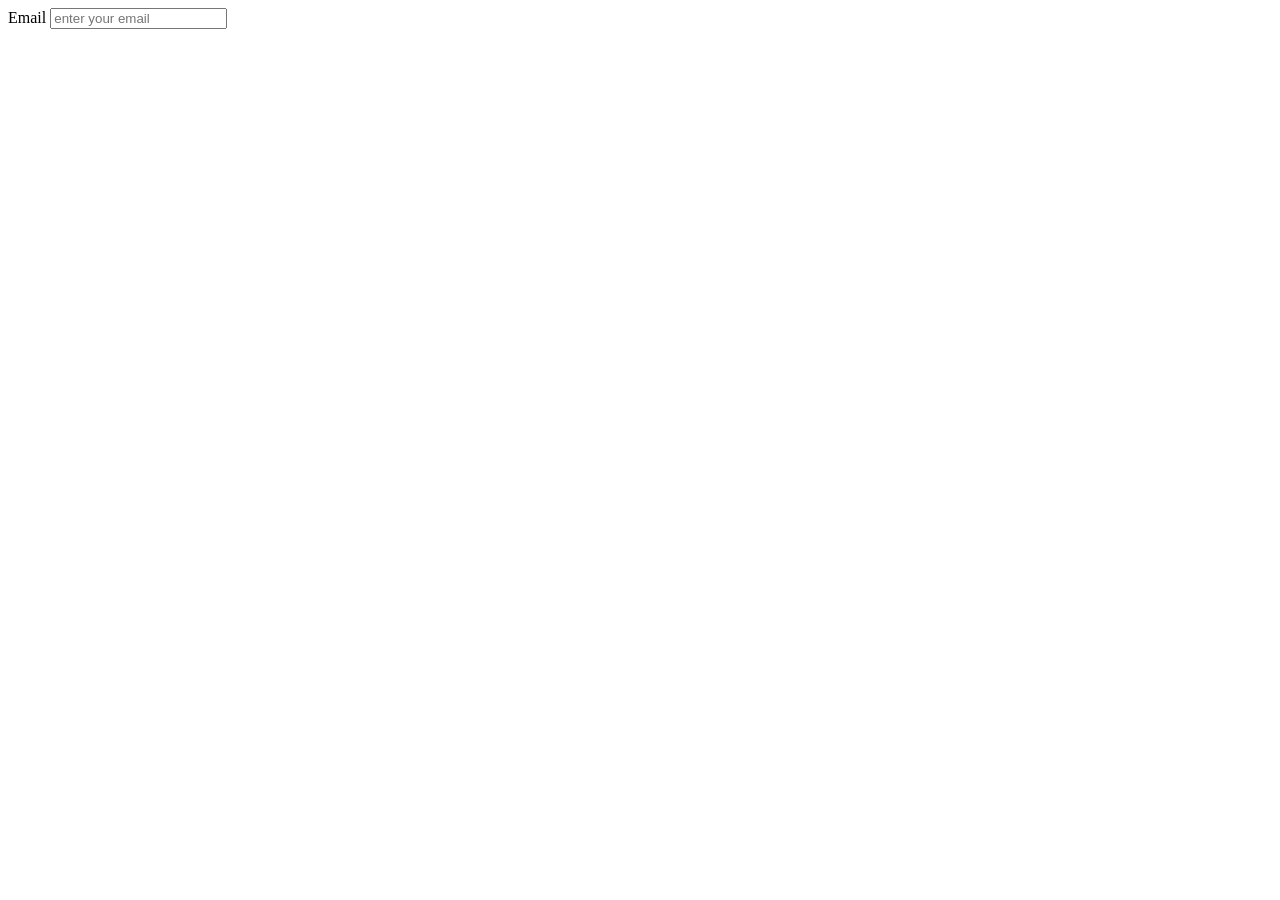
==== index.html @ a2100377 "style: trying implementation style for input auth" ====
<!doctype html>
<html lang="en">
  <head>
    <meta charset="UTF-8" />
    <meta name="viewport" content="width=device-width, initial-scale=1.0" />
    <title>Document</title>
    <link rel="stylesheet" href="./styles/global.css" />
  </head>
  <body>
    <label for="">Email</label>
    <input type="text" placeholder="enter your email" />
  </body>
</html>
---- styles/global.css ----
/* Regular */
@font-face {
  font-family: "MontserratLocal";
  src:
    local("MontserratLocal"),
    url(../assets/fonts/Montserrat-Regular.ttf) format("opentype");
  font-weight: 100 400;
  font-style: normal;
  font-display: swap;
}

/* Bold */
@font-face {
  font-family: "MontserratLocal";
  src:
    local("MontserratLocal"),
    url(../assets/fonts/Montserrat-Bold.ttf) format("opentype");
  font-weight: 500 700;
  font-style: normal;
  font-display: swap;
}

/* NunitoSans */
@font-face {
  font-family: "NunitoSansLocal";
  src:
    local("NunitoSansLocal"),
    url(../assets/fonts/NunitoSans-VariableFont_YTLC\,opsz\,wdth\,wght.ttf)
      format("opentype");
  font-weight: 100 700;
  font-style: normal;
  font-display: swap;
}

:root {
  --ff-montserrat: "MontserratLocal", sans-serif;
  --ff-nunitosans: "NunitoSansLocal", sans-serif;
  --fs-title: 20px;
  --lh-title: 100%;
  --ls-title: 0%;
  --fs-base: 16px;
  --lh-base: 166%;
  --ls-base: 0%;
  --fs-heading-1: 30px;
  --lh-heading-1: 100%;
  --ls-heading-1: 0%;
  --fs-placeholder-v1: 12px;
  --lh-placeholder-v1: 100%;
  --ls-placeholder-v1: 0.75px;
  --fs-placeholder-v2: 14px;
  --lh-placeholder-v2: 20px;
  --ls-placeholder-v2: 0%;
  --clr-primary-v1: #3969fd;
  --clr-secondary: #ffffff;
  --clr-primary-v2: radial-gradient(circle, #3868fdde, #7b9bff00);
  --clr-font-blue: #2948ff;
  --clr-font-white: #ffffff;
  --clr-font-grey: #4f5665;
  --clr-font-black: #0b132a;
  --clr-font-red: #d00000;
}

.title {
  font-size: var(--fs-title);
  line-height: var(--lh-title);
  letter-spacing: var(--ls-title);
  color: var(--clr-font-blue);
}
.heading-1 {
  font-size: var(--fs-heading-1);
  line-height: var(--lh-heading-1);
  letter-spacing: var(--ls-heading-1);
  color: var(--clr-font-black);
}

.base {
  font-size: var(--fs-base);
  line-height: var(--lh-base);
  letter-spacing: var(--ls-base);
  color: var(--clr-font-grey);
}

.placeholder-v1 {
  font-family: var(--ff-montserrat);
  font-size: var(--fs-placeholder-v1);
  line-height: var(--lh-placeholder-v1);
  letter-spacing: var(--ls-placeholder-v1);
  font-weight: 400;
  color: var(--clr-font-grey);
}

.placeholder-v2 {
  font-family: var(--ff-montserrat);
  font-size: var(--fs-placeholder-v2);
  line-height: var(--lh-placeholder-v2);
  letter-spacing: var(--ls-placeholder-v2);
  font-weight: 500;
  color: var(--clr-font-grey);
}

.label-input-auth {
  font-weight: 500;
}

.container-input-auth {
  width: 562px;
  height: 44px;
  border-radius: 8px;
  border: 1px solid #fcfdfe;
  padding: 14px 13px;
}
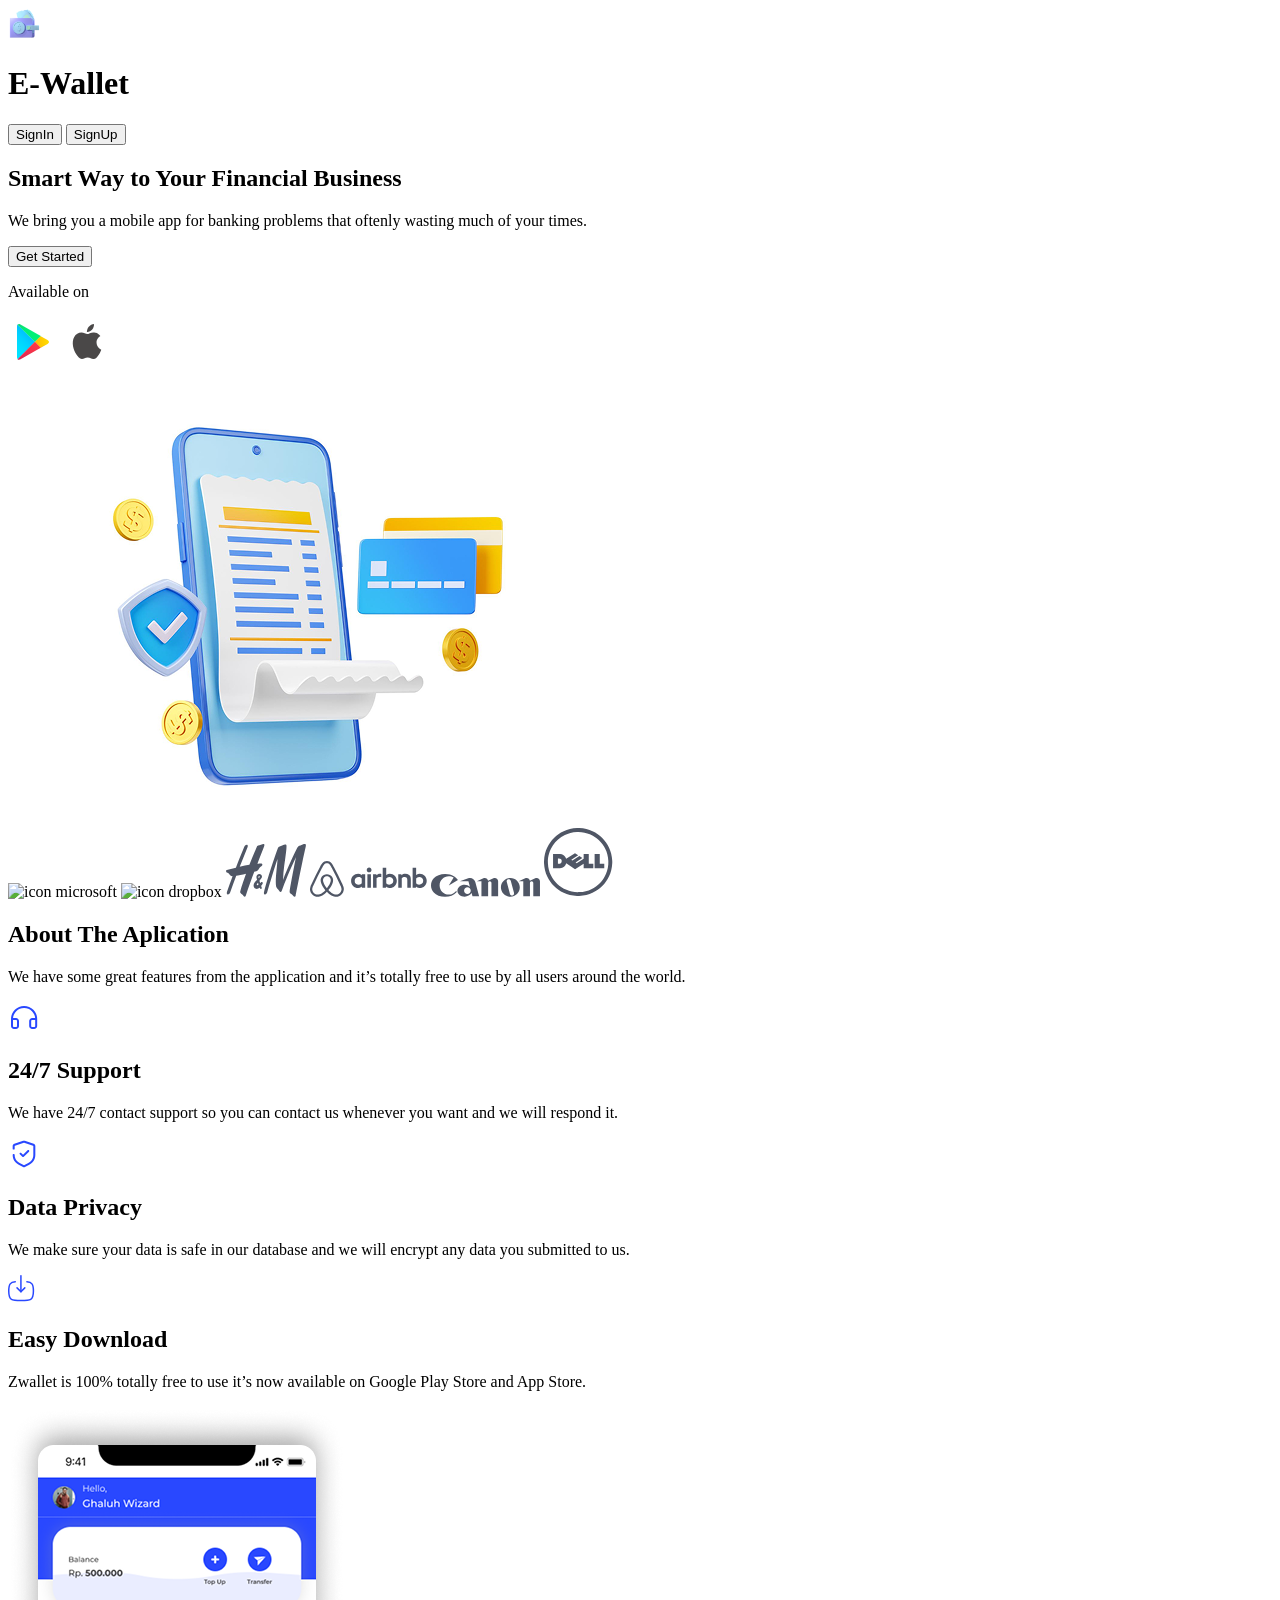
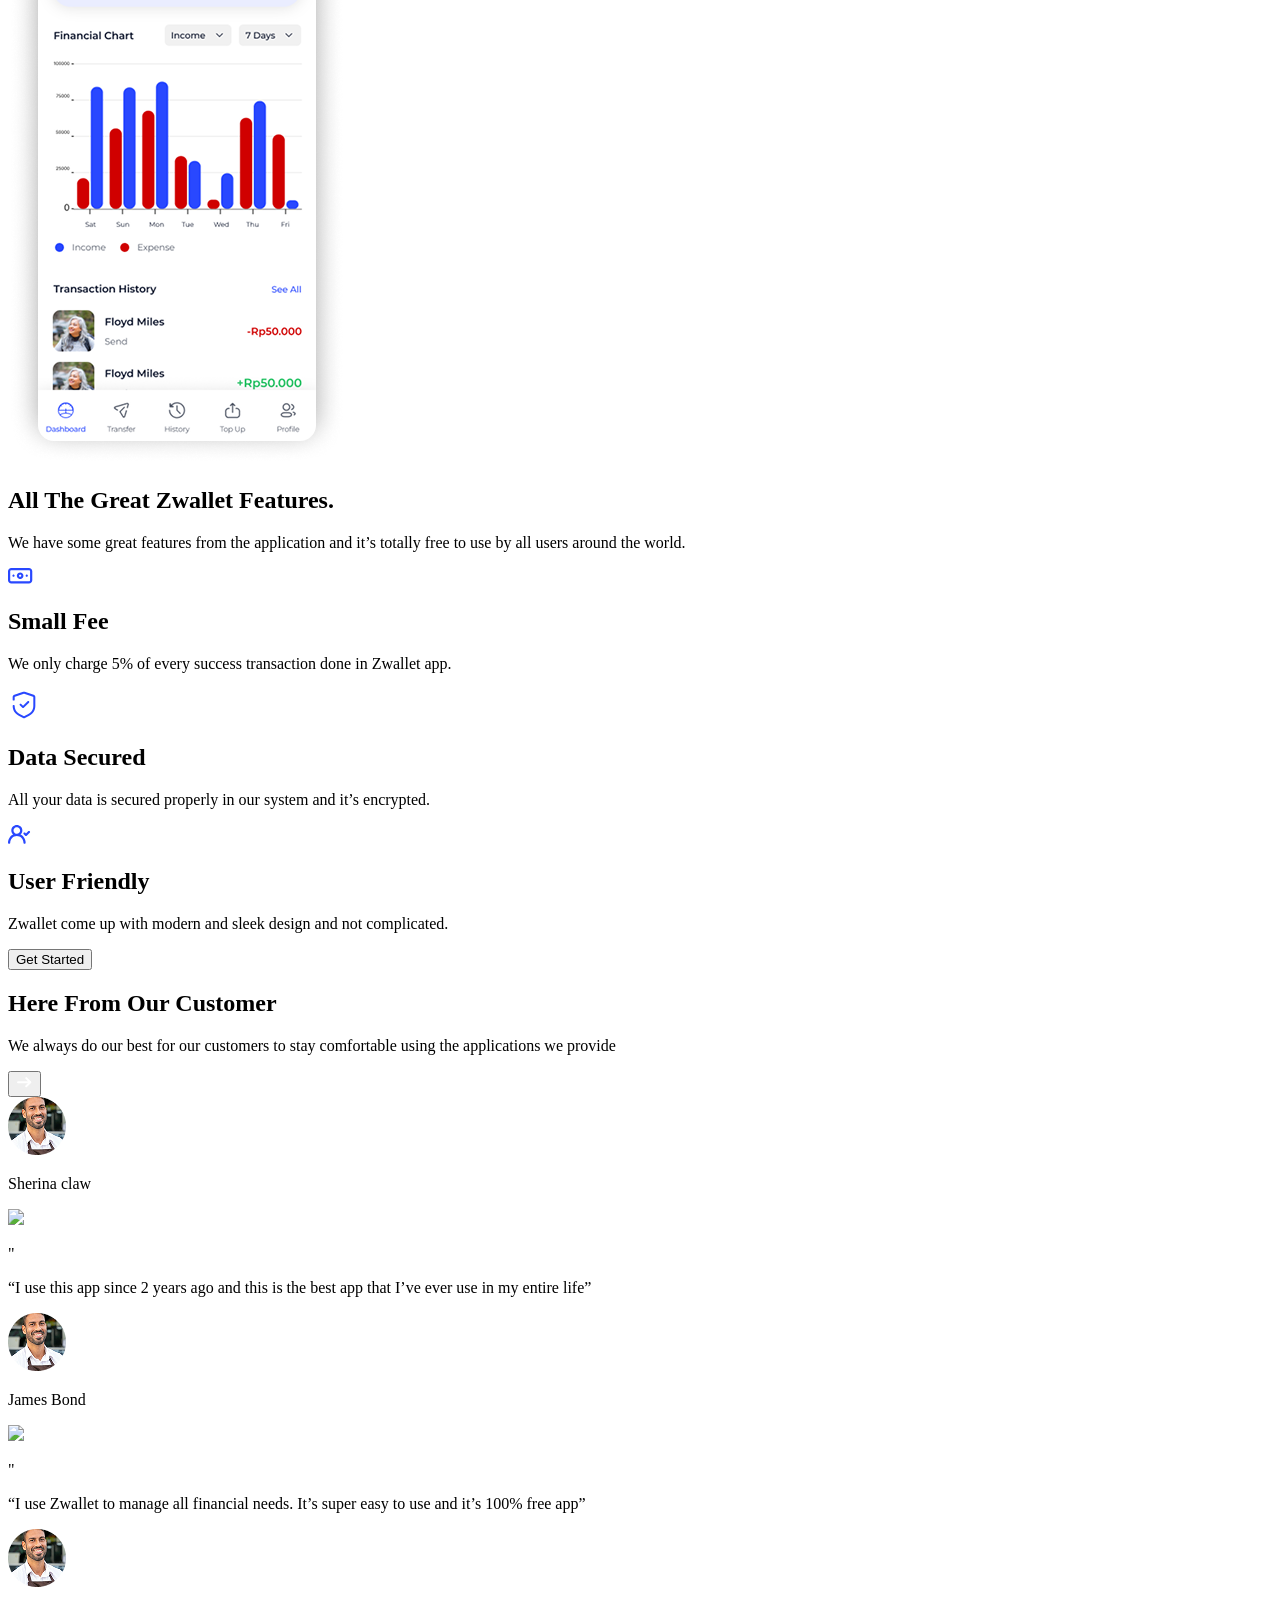
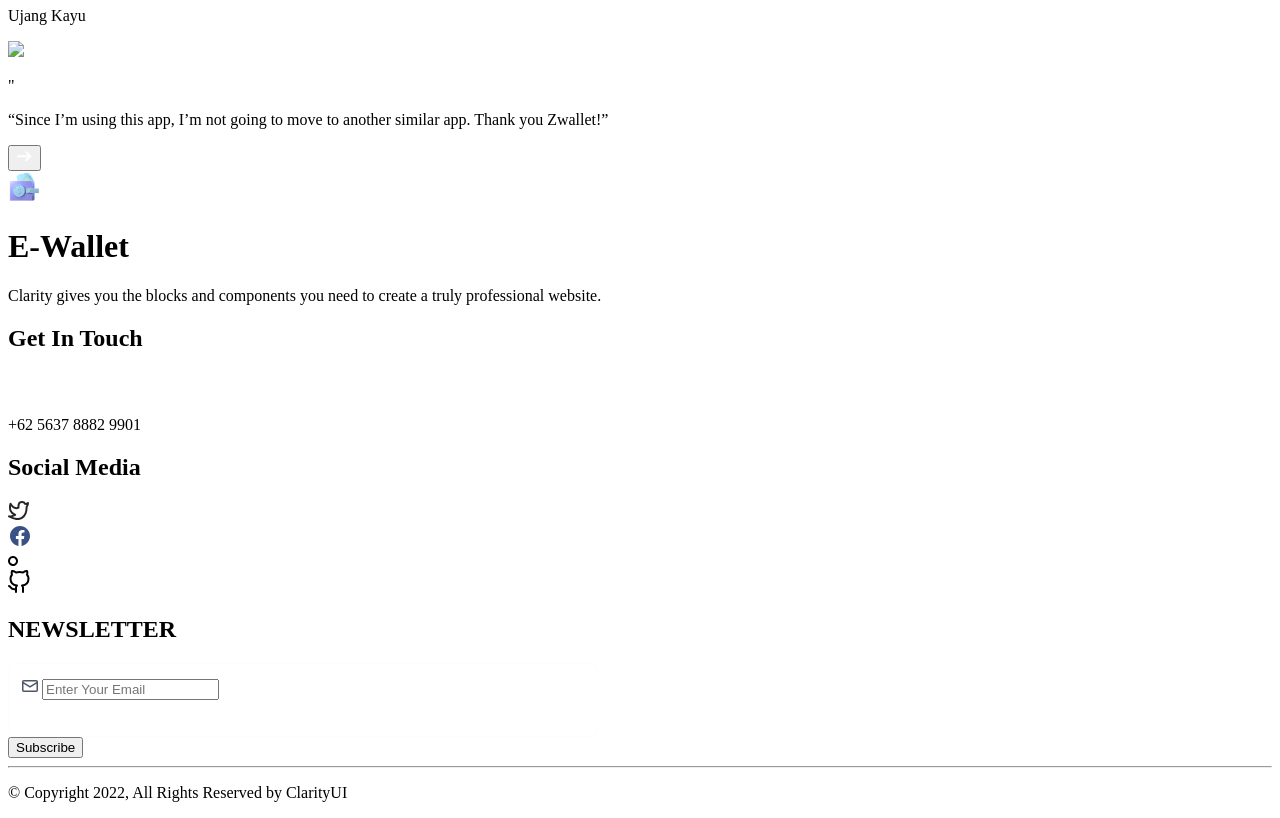
==== commit 516433b0: "feat:add new structure html for landing page and creat css file" ====
--- a/index.html
+++ b/index.html
@@ -7,7 +7,253 @@
     <link rel="stylesheet" href="./styles/global.css" />
   </head>
   <body>
-    <label for="">Email</label>
-    <input type="text" placeholder="enter your email" />
+    <header>
+      <div>
+        <img src="./assets/icons/logo.svg" alt="Logo" />
+        <h1>E-Wallet</h1>
+      </div>
+      <div>
+        <button>SignIn</button>
+        <button>SignUp</button>
+      </div>
+    </header>
+    <main>
+      <section class="hero">
+        <div>
+          <h1>Smart Way to Your Financial Business</h1>
+          <p>
+            We bring you a mobile app for banking problems that oftenly wasting
+            much of your times.
+          </p>
+          <button>Get Started</button>
+          <p>Available on</p>
+          <div>
+            <img src="./assets/icons/gplay.svg" alt="icon gplay" />
+            <img src="./assets/icons/appstore.svg" alt="icon appstore" />
+          </div>
+        </div>
+        <picture>
+          <img
+            src="./assets/images/picture-landingpage-section1-v1.png"
+            alt=""
+          />
+        </picture>
+      </section>
+      <section class="brands">
+        <img src="./assets/icons/microsoft-logo.svg" alt="icon microsoft" />
+        <img src="./assets/icons/dropbox-logo.svg" alt="icon dropbox" />
+        <img src="./assets/icons/h&m.svg" alt="icon h&m" />
+        <img src="./assets/icons/airbnb.svg" alt="icon airbnb" />
+        <img src="./assets/icons/canon.svg" alt="icon canon" />
+        <img src="./assets/icons/dell.svg" alt="icon dell" />
+      </section>
+      <section class="about">
+        <div>
+          <h1>About The Aplication</h1>
+          <p>
+            We have some great features from the application and it’s totally
+            free to use by all users around the world.
+          </p>
+        </div>
+        <div>
+          <div>
+            <div>
+              <img src="./assets/icons/Headphones.svg" alt="icon headphone" />
+            </div>
+            <h2>24/7 Support</h2>
+            <p>
+              We have 24/7 contact support so you can contact us whenever you
+              want and we will respond it.
+            </p>
+          </div>
+          <div>
+            <div>
+              <img
+                src="./assets/icons/shielddrone.svg"
+                alt="icon shielddrone"
+              />
+            </div>
+            <h2>Data Privacy</h2>
+            <p>
+              We make sure your data is safe in our database and we will encrypt
+              any data you submitted to us.
+            </p>
+          </div>
+          <div>
+            <div>
+              <img
+                src="./assets/icons/blue-download-landingpage.svg"
+                alt="icon headphone"
+              />
+            </div>
+            <h2>Easy Download</h2>
+            <p>
+              Zwallet is 100% totally free to use it’s now available on Google
+              Play Store and App Store.
+            </p>
+          </div>
+        </div>
+      </section>
+      <section class="feature">
+        <picture>
+          <img
+            src="./assets/images/picture-landingpage-section2-v1.png"
+            alt="Picture app display"
+          />
+        </picture>
+        <div>
+          <h1>All The Great Zwallet Features.</h1>
+          <p>
+            We have some great features from the application and it’s totally
+            free to use by all users around the world.
+          </p>
+          <div>
+            <div>
+              <div>
+                <img
+                  src="./assets/icons/money-bill-landingpage.svg"
+                  alt="icon-moneybill"
+                />
+              </div>
+              <div>
+                <h2>Small Fee</h2>
+                <p>
+                  We only charge 5% of every success transaction done in Zwallet
+                  app.
+                </p>
+              </div>
+            </div>
+            <div>
+              <div>
+                <img
+                  src="./assets/icons/shielddrone.svg"
+                  alt="icon-shielddrone"
+                />
+              </div>
+              <div>
+                <h2>Data Secured</h2>
+                <p>
+                  All your data is secured properly in our system and it’s
+                  encrypted.
+                </p>
+              </div>
+            </div>
+            <div>
+              <div>
+                <img
+                  src="./assets/icons/user-check-landingpage.svg"
+                  alt="icon-usercheack"
+                />
+              </div>
+              <div>
+                <h2>User Friendly</h2>
+                <p>
+                  Zwallet come up with modern and sleek design and not
+                  complicated.
+                </p>
+              </div>
+            </div>
+          </div>
+          <button>Get Started</button>
+        </div>
+      </section>
+      <section class="customer">
+        <h1>Here From Our Customer</h1>
+        <p>
+          We always do our best for our customers to stay comfortable using the
+          applications we provide
+        </p>
+        <div>
+          <button><img src="./assets/icons/arrow.svg" alt="" /></button>
+          <div>
+            <picture
+              ><img src="./assets/images/dummy-profile-picture.png"
+            /></picture>
+            <p>Sherina claw</p>
+            <img src="./assets/icons/group-star.svg" />
+            <p>"</p>
+            <p>
+              “I use this app since 2 years ago and this is the best app that
+              I’ve ever use in my entire life”
+            </p>
+          </div>
+          <div>
+            <picture
+              ><img src="./assets/images/dummy-profile-picture.png"
+            /></picture>
+            <p>James Bond</p>
+            <img src="./assets/icons/group-star.svg" />
+            <p>"</p>
+            <p>
+              “I use Zwallet to manage all financial needs. It’s super easy to
+              use and it’s 100% free app”
+            </p>
+          </div>
+          <div>
+            <picture
+              ><img src="./assets/images/dummy-profile-picture.png"
+            /></picture>
+            <p>Ujang Kayu</p>
+            <img src="./assets/icons/group-star.svg" />
+            <p>"</p>
+            <p>
+              “Since I’m using this app, I’m not going to move to another
+              similar app. Thank you Zwallet!”
+            </p>
+          </div>
+          <button><img src="./assets/icons/arrow.svg" alt="" /></button>
+        </div>
+      </section>
+    </main>
+    <footer>
+      <div>
+        <div>
+          <div>
+            <img src="./assets/icons/logo.svg" alt="Logo" />
+            <h1>E-Wallet</h1>
+          </div>
+          <p>
+            Clarity gives you the blocks and components you need to create a
+            truly professional website.
+          </p>
+        </div>
+        <div>
+          <h2>Get In Touch</h2>
+          <div>
+            <img src="./assets/icons/u_phone.svg" alt="icon phone" />
+            <p>+62 5637 8882 9901</p>
+          </div>
+        </div>
+        <div>
+          <h2>Social Media</h2>
+          <div>
+            <img src="./assets/icons/icon-twitter.svg" alt="icon twitter" />
+          </div>
+          <div>
+            <img src="./assets/icons/icon-facebook.svg" alt="icon facebook" />
+          </div>
+          <div>
+            <img src="./assets/icons/icon-instagram.svg" alt="icon instagram" />
+          </div>
+          <div>
+            <img src="./assets/icons/icon-github.svg" alt="icon github" />
+          </div>
+        </div>
+        <div>
+          <h2>NEWSLETTER</h2>
+          <div class="container-input-auth">
+            <img src="../../assets/icons/mail.svg" alt="icon email" />
+            <input
+              class="input-auth"
+              type="email"
+              placeholder="Enter Your Email"
+            />
+          </div>
+          <button class="btn-white btn-sizing">Subscribe</button>
+        </div>
+      </div>
+      <hr />
+      <p>© Copyright 2022, All Rights Reserved by ClarityUI</p>
+    </footer>
   </body>
 </html>
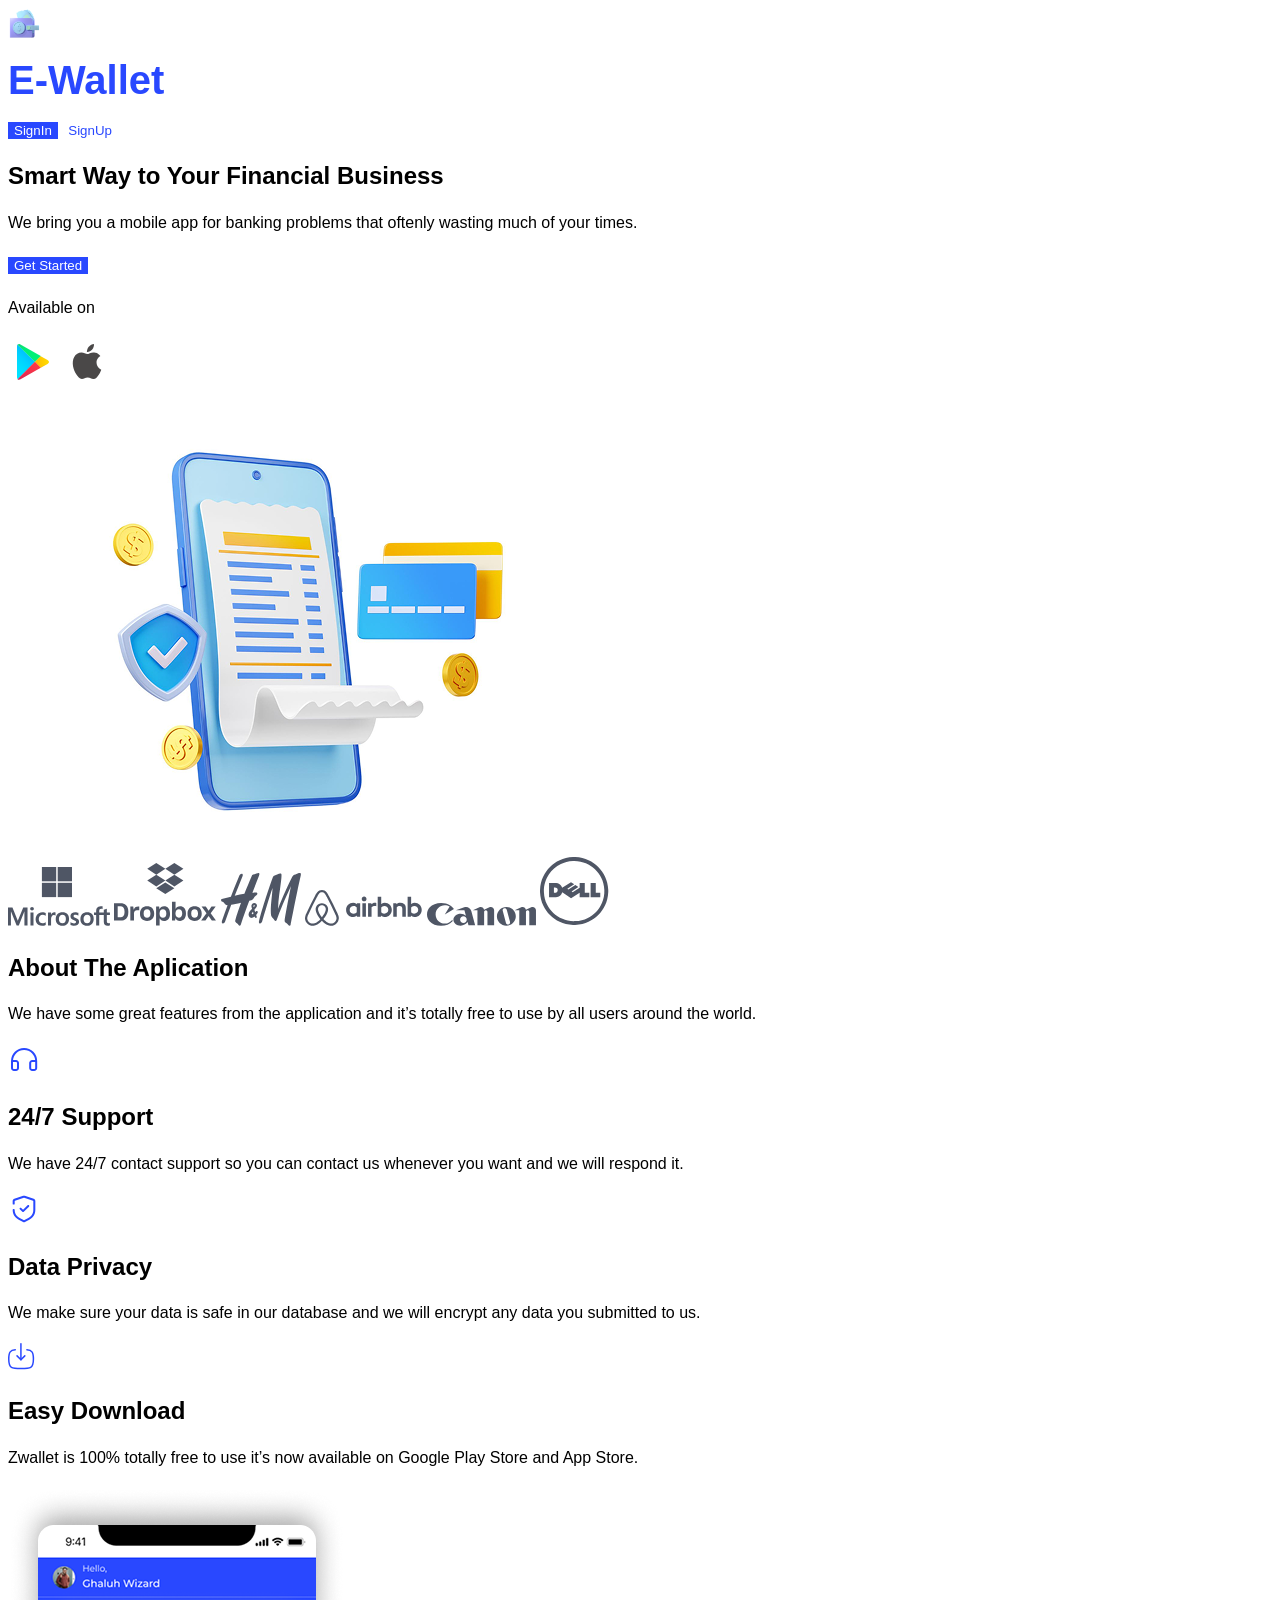
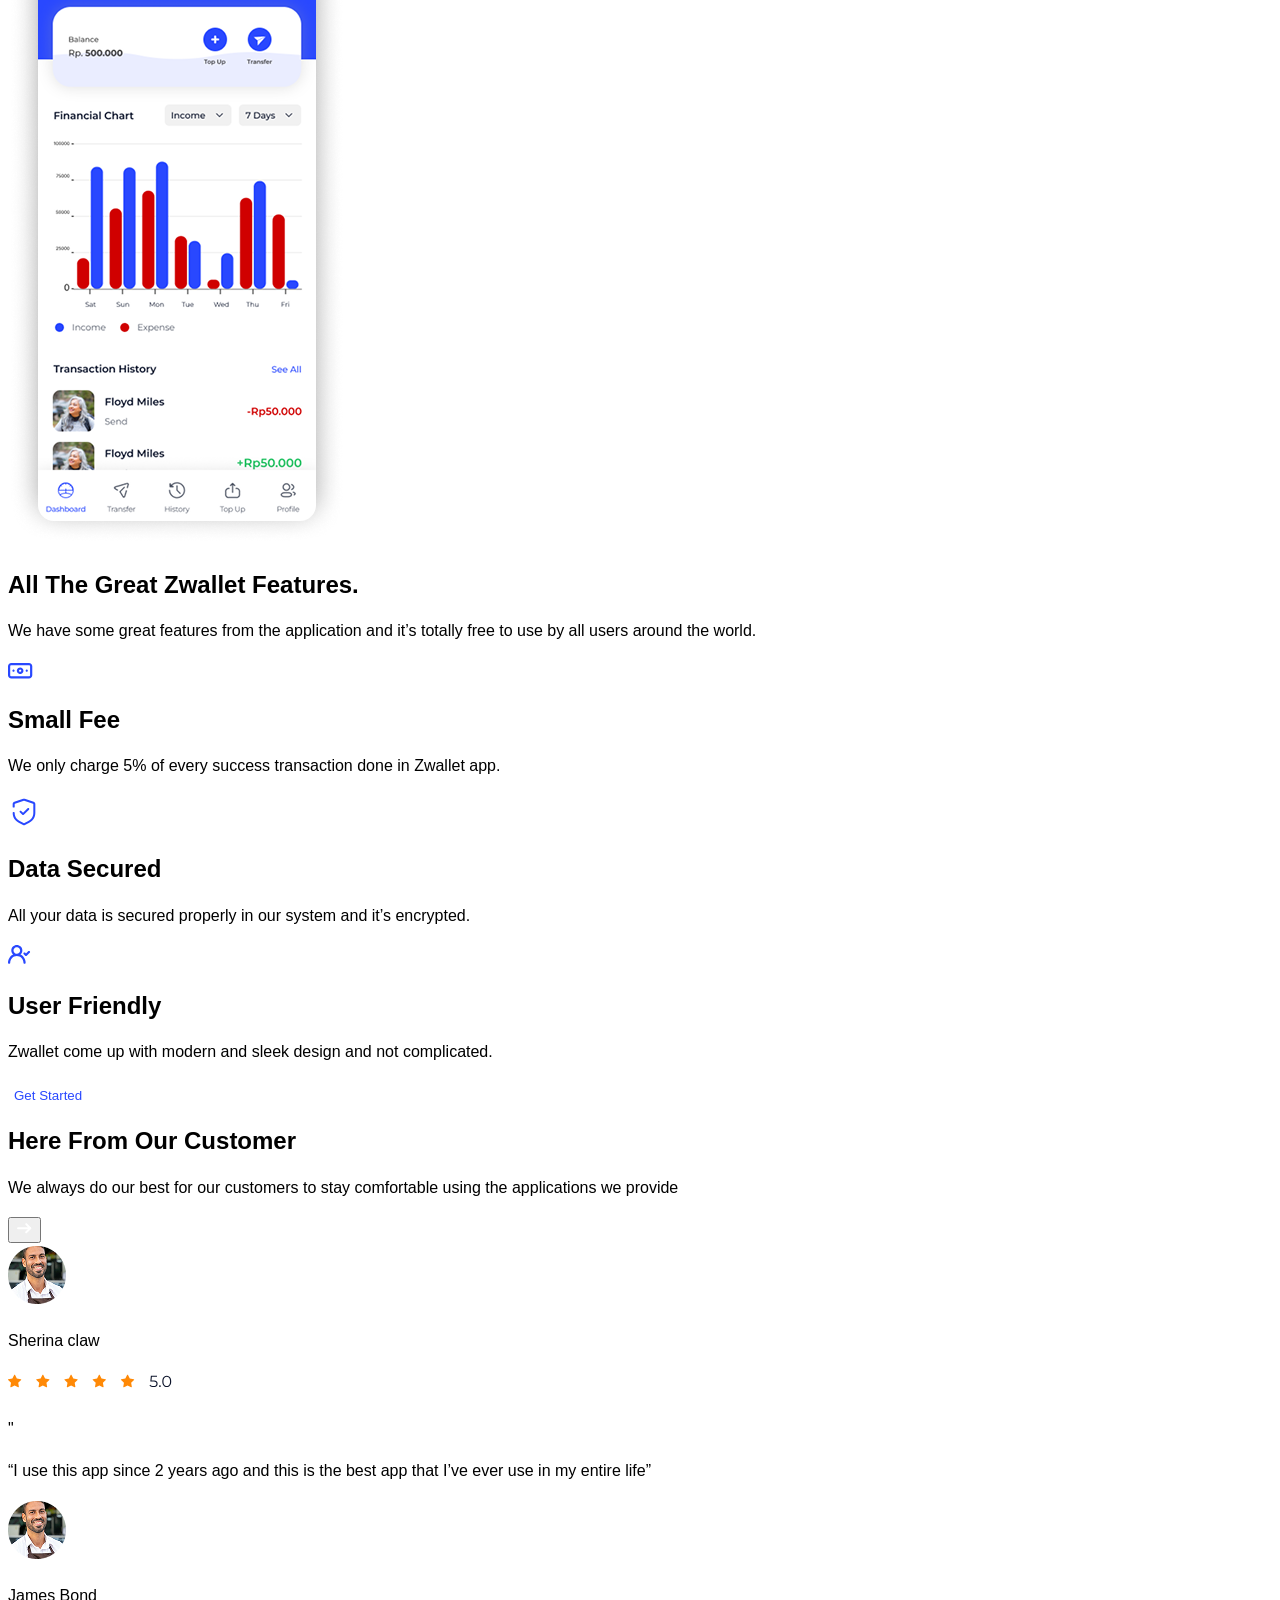
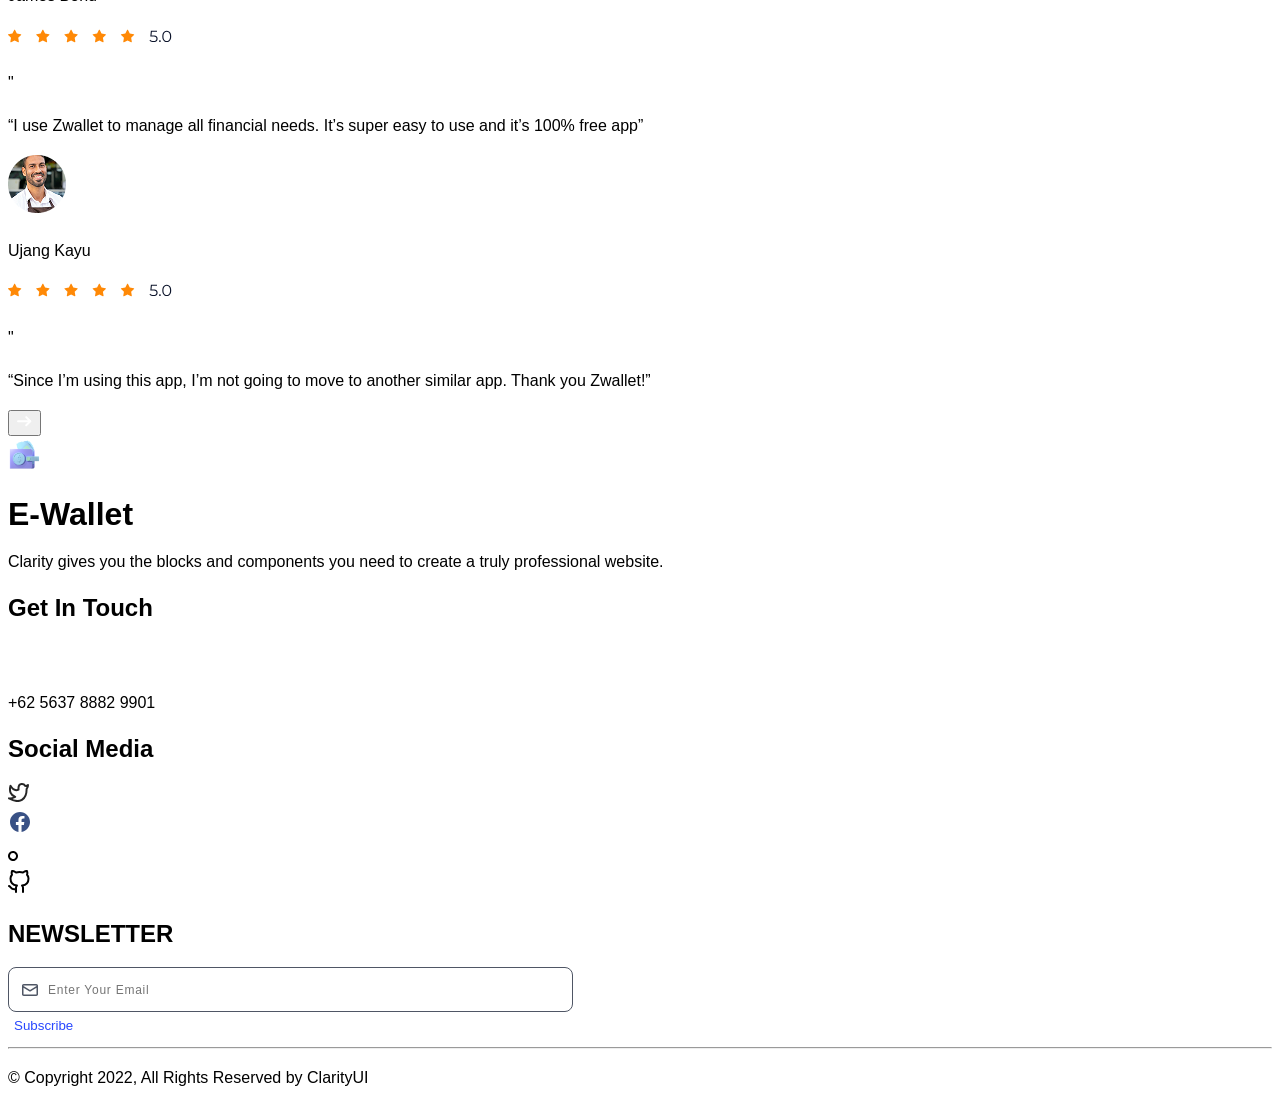
==== commit 9fc0fd0e: "feat: add new structure for ladingpag v1" ====
--- a/index.html
+++ b/index.html
@@ -5,29 +5,30 @@
     <meta name="viewport" content="width=device-width, initial-scale=1.0" />
     <title>Document</title>
     <link rel="stylesheet" href="./styles/global.css" />
+    <link rel="stylesheet" href="./styles/index.css" />
   </head>
   <body>
     <header>
-      <div>
+      <div class="container-title-logo title">
         <img src="./assets/icons/logo.svg" alt="Logo" />
         <h1>E-Wallet</h1>
       </div>
-      <div>
-        <button>SignIn</button>
-        <button>SignUp</button>
+      <div class="container-btn-header">
+        <button class="btn-blue">SignIn</button>
+        <button class="btn-white">SignUp</button>
       </div>
     </header>
     <main>
       <section class="hero">
-        <div>
+        <div class="left-side-hero">
           <h1>Smart Way to Your Financial Business</h1>
           <p>
             We bring you a mobile app for banking problems that oftenly wasting
             much of your times.
           </p>
-          <button>Get Started</button>
+          <button class="btn-blue">Get Started</button>
           <p>Available on</p>
-          <div>
+          <div class="container-icon-left-side-hero">
             <img src="./assets/icons/gplay.svg" alt="icon gplay" />
             <img src="./assets/icons/appstore.svg" alt="icon appstore" />
           </div>
@@ -48,15 +49,15 @@
         <img src="./assets/icons/dell.svg" alt="icon dell" />
       </section>
       <section class="about">
-        <div>
+        <div class="left-side-about">
           <h1>About The Aplication</h1>
           <p>
             We have some great features from the application and it’s totally
             free to use by all users around the world.
           </p>
         </div>
-        <div>
-          <div>
+        <div class="right-side-about">
+          <div class="card-about">
             <div>
               <img src="./assets/icons/Headphones.svg" alt="icon headphone" />
             </div>
@@ -66,7 +67,7 @@
               want and we will respond it.
             </p>
           </div>
-          <div>
+          <div class="card-about">
             <div>
               <img
                 src="./assets/icons/shielddrone.svg"
@@ -79,7 +80,7 @@
               any data you submitted to us.
             </p>
           </div>
-          <div>
+          <div class="card-about">
             <div>
               <img
                 src="./assets/icons/blue-download-landingpage.svg"
@@ -101,107 +102,109 @@
             alt="Picture app display"
           />
         </picture>
-        <div>
+        <div class="right-side-feature">
           <h1>All The Great Zwallet Features.</h1>
           <p>
             We have some great features from the application and it’s totally
             free to use by all users around the world.
           </p>
-          <div>
-            <div>
-              <div>
-                <img
-                  src="./assets/icons/money-bill-landingpage.svg"
-                  alt="icon-moneybill"
-                />
-              </div>
-              <div>
-                <h2>Small Fee</h2>
-                <p>
-                  We only charge 5% of every success transaction done in Zwallet
-                  app.
-                </p>
-              </div>
-            </div>
-            <div>
-              <div>
-                <img
-                  src="./assets/icons/shielddrone.svg"
-                  alt="icon-shielddrone"
-                />
-              </div>
-              <div>
-                <h2>Data Secured</h2>
-                <p>
-                  All your data is secured properly in our system and it’s
-                  encrypted.
-                </p>
-              </div>
-            </div>
-            <div>
-              <div>
-                <img
-                  src="./assets/icons/user-check-landingpage.svg"
-                  alt="icon-usercheack"
-                />
-              </div>
-              <div>
-                <h2>User Friendly</h2>
-                <p>
-                  Zwallet come up with modern and sleek design and not
-                  complicated.
-                </p>
-              </div>
-            </div>
-          </div>
-          <button>Get Started</button>
+          <div class="list-feature">
+            <div class="img-container-feature">
+              <img
+                src="./assets/icons/money-bill-landingpage.svg"
+                alt="icon-moneybill"
+              />
+            </div>
+            <div class="text-container-feature">
+              <h2>Small Fee</h2>
+              <p>
+                We only charge 5% of every success transaction done in Zwallet
+                app.
+              </p>
+            </div>
+          </div>
+          <div class="list-feature">
+            <div class="img-container-feature">
+              <img
+                src="./assets/icons/shielddrone.svg"
+                alt="icon-shielddrone"
+              />
+            </div>
+            <div class="text-container-feature">
+              <h2>Data Secured</h2>
+              <p>
+                All your data is secured properly in our system and it’s
+                encrypted.
+              </p>
+            </div>
+          </div>
+          <div class="list-feature">
+            <div class="img-container-feature">
+              <img
+                src="./assets/icons/user-check-landingpage.svg"
+                alt="icon-usercheack"
+              />
+            </div>
+            <div class="text-container-feature">
+              <h2>User Friendly</h2>
+              <p>
+                Zwallet come up with modern and sleek design and not
+                complicated.
+              </p>
+            </div>
+          </div>
+          <button class="btn-white btn-feature">Get Started</button>
         </div>
       </section>
       <section class="customer">
-        <h1>Here From Our Customer</h1>
-        <p>
-          We always do our best for our customers to stay comfortable using the
-          applications we provide
-        </p>
-        <div>
-          <button><img src="./assets/icons/arrow.svg" alt="" /></button>
-          <div>
-            <picture
-              ><img src="./assets/images/dummy-profile-picture.png"
-            /></picture>
-            <p>Sherina claw</p>
-            <img src="./assets/icons/group-star.svg" />
-            <p>"</p>
-            <p>
-              “I use this app since 2 years ago and this is the best app that
-              I’ve ever use in my entire life”
-            </p>
-          </div>
-          <div>
-            <picture
-              ><img src="./assets/images/dummy-profile-picture.png"
-            /></picture>
-            <p>James Bond</p>
-            <img src="./assets/icons/group-star.svg" />
-            <p>"</p>
-            <p>
-              “I use Zwallet to manage all financial needs. It’s super easy to
-              use and it’s 100% free app”
-            </p>
-          </div>
-          <div>
-            <picture
-              ><img src="./assets/images/dummy-profile-picture.png"
-            /></picture>
-            <p>Ujang Kayu</p>
-            <img src="./assets/icons/group-star.svg" />
-            <p>"</p>
-            <p>
-              “Since I’m using this app, I’m not going to move to another
-              similar app. Thank you Zwallet!”
-            </p>
-          </div>
-          <button><img src="./assets/icons/arrow.svg" alt="" /></button>
+        <div class="top-side-customer">
+          <h1>Here From Our Customer</h1>
+          <p>
+            We always do our best for our customers to stay comfortable using
+            the applications we provide
+          </p>
+        </div>
+        <div class="bottom-side-customer">
+          <div class="card-container">
+            <button><img src="./assets/icons/arrow.svg" alt="" /></button>
+            <div class="card">
+              <picture
+                ><img src="./assets/images/dummy-profile-picture.png"
+              /></picture>
+              <p>Sherina claw</p>
+              <img src="./assets/icons/group-star.svg" />
+              <p>"</p>
+              <p>
+                “I use this app since 2 years ago and this is the best app that
+                I’ve ever use in my entire life”
+              </p>
+            </div>
+            <div class="card">
+              <picture
+                ><img src="./assets/images/dummy-profile-picture.png"
+              /></picture>
+              <p>James Bond</p>
+              <img src="./assets/icons/group-star.svg" />
+              <p>"</p>
+              <p>
+                “I use Zwallet to manage all financial needs. It’s super easy to
+                use and it’s 100% free app”
+              </p>
+            </div>
+            <div class="card">
+              <picture
+                ><img src="./assets/images/dummy-profile-picture.png"
+              /></picture>
+              <p>Ujang Kayu</p>
+              <img src="./assets/icons/group-star.svg" />
+              <p>"</p>
+              <p>
+                “Since I’m using this app, I’m not going to move to another
+                similar app. Thank you Zwallet!”
+              </p>
+            </div>
+            <button><img src="./assets/icons/arrow.svg" alt="" /></button>
+          </div>
         </div>
       </section>
     </main>
--- a/styles/global.css
+++ b/styles/global.css
@@ -9,22 +9,11 @@
   font-display: swap;
 }
 
-/* Bold */
-@font-face {
-  font-family: "MontserratLocal";
-  src:
-    local("MontserratLocal"),
-    url(../assets/fonts/Montserrat-Bold.ttf) format("opentype");
-  font-weight: 500 700;
-  font-style: normal;
-  font-display: swap;
-}
-
 /* NunitoSans */
 @font-face {
-  font-family: "NunitoSansLocal";
+  font-family: "NunitoSans";
   src:
-    local("NunitoSansLocal"),
+    local("NunitoSans"),
     url(../assets/fonts/NunitoSans-VariableFont_YTLC\,opsz\,wdth\,wght.ttf)
       format("opentype");
   font-weight: 100 700;
@@ -33,8 +22,8 @@
 }
 
 :root {
-  --ff-montserrat: "MontserratLocal", sans-serif;
-  --ff-nunitosans: "NunitoSansLocal", sans-serif;
+  --ff-montserrat: "Montserrat", sans-serif;
+  --ff-nunitosans: "NunitoSans", sans-serif;
   --fs-title: 20px;
   --lh-title: 100%;
   --ls-title: 0%;
@@ -52,12 +41,20 @@
   --ls-placeholder-v2: 0%;
   --clr-primary-v1: #3969fd;
   --clr-secondary: #ffffff;
-  --clr-primary-v2: radial-gradient(circle, #3868fdde, #7b9bff00);
+  --clr-primary-v2: radial-gradient(circle, #7b9bff00 0%, #3868fdde 87%);
   --clr-font-blue: #2948ff;
   --clr-font-white: #ffffff;
   --clr-font-grey: #4f5665;
   --clr-font-black: #0b132a;
   --clr-font-red: #d00000;
+}
+
+body {
+  font-family: var(--ff-montserrat);
+  font-size: var(--fs-base);
+  line-height: var(--lh-base);
+  letter-spacing: var(--ls-base);
+  font-weight: 400;
 }
 
 .title {
@@ -98,14 +95,62 @@
   color: var(--clr-font-grey);
 }
 
+.container-auth {
+  display: flex;
+  flex-direction: column;
+  gap: 8px;
+}
+
 .label-input-auth {
+  font-family: var(--ff-montserrat);
   font-weight: 500;
 }
 
 .container-input-auth {
-  width: 562px;
-  height: 44px;
+  display: flex;
+  justify-content: left;
+  align-items: center;
+  gap: 10px;
+  width: 537px;
+  height: 15px;
   border-radius: 8px;
-  border: 1px solid #fcfdfe;
   padding: 14px 13px;
+  border: 1px solid var(--clr-font-grey);
 }
+
+.container-input-auth:focus {
+  border-color: var(--clr-font-black);
+}
+
+.input-auth {
+  width: 484px;
+  height: 20px;
+  border: none;
+  font-family: var(--ff-montserrat);
+  font-size: var(--fs-placeholder-v1);
+  line-height: var(--lh-placeholder-v1);
+  letter-spacing: var(--ls-placeholder-v1);
+  font-weight: 400;
+  color: var(--clr-font-grey);
+  padding: 0;
+}
+
+.input-auth:active {
+  border: none;
+}
+
+.input-auth:focus-visible {
+  outline: none;
+}
+
+.btn-blue {
+  background-color: var(--clr-font-blue);
+  color: var(--clr-font-white);
+  border: none;
+}
+
+.btn-white {
+  background-color: var(--clr-font-white);
+  color: var(--clr-font-blue);
+  border: none;
+}
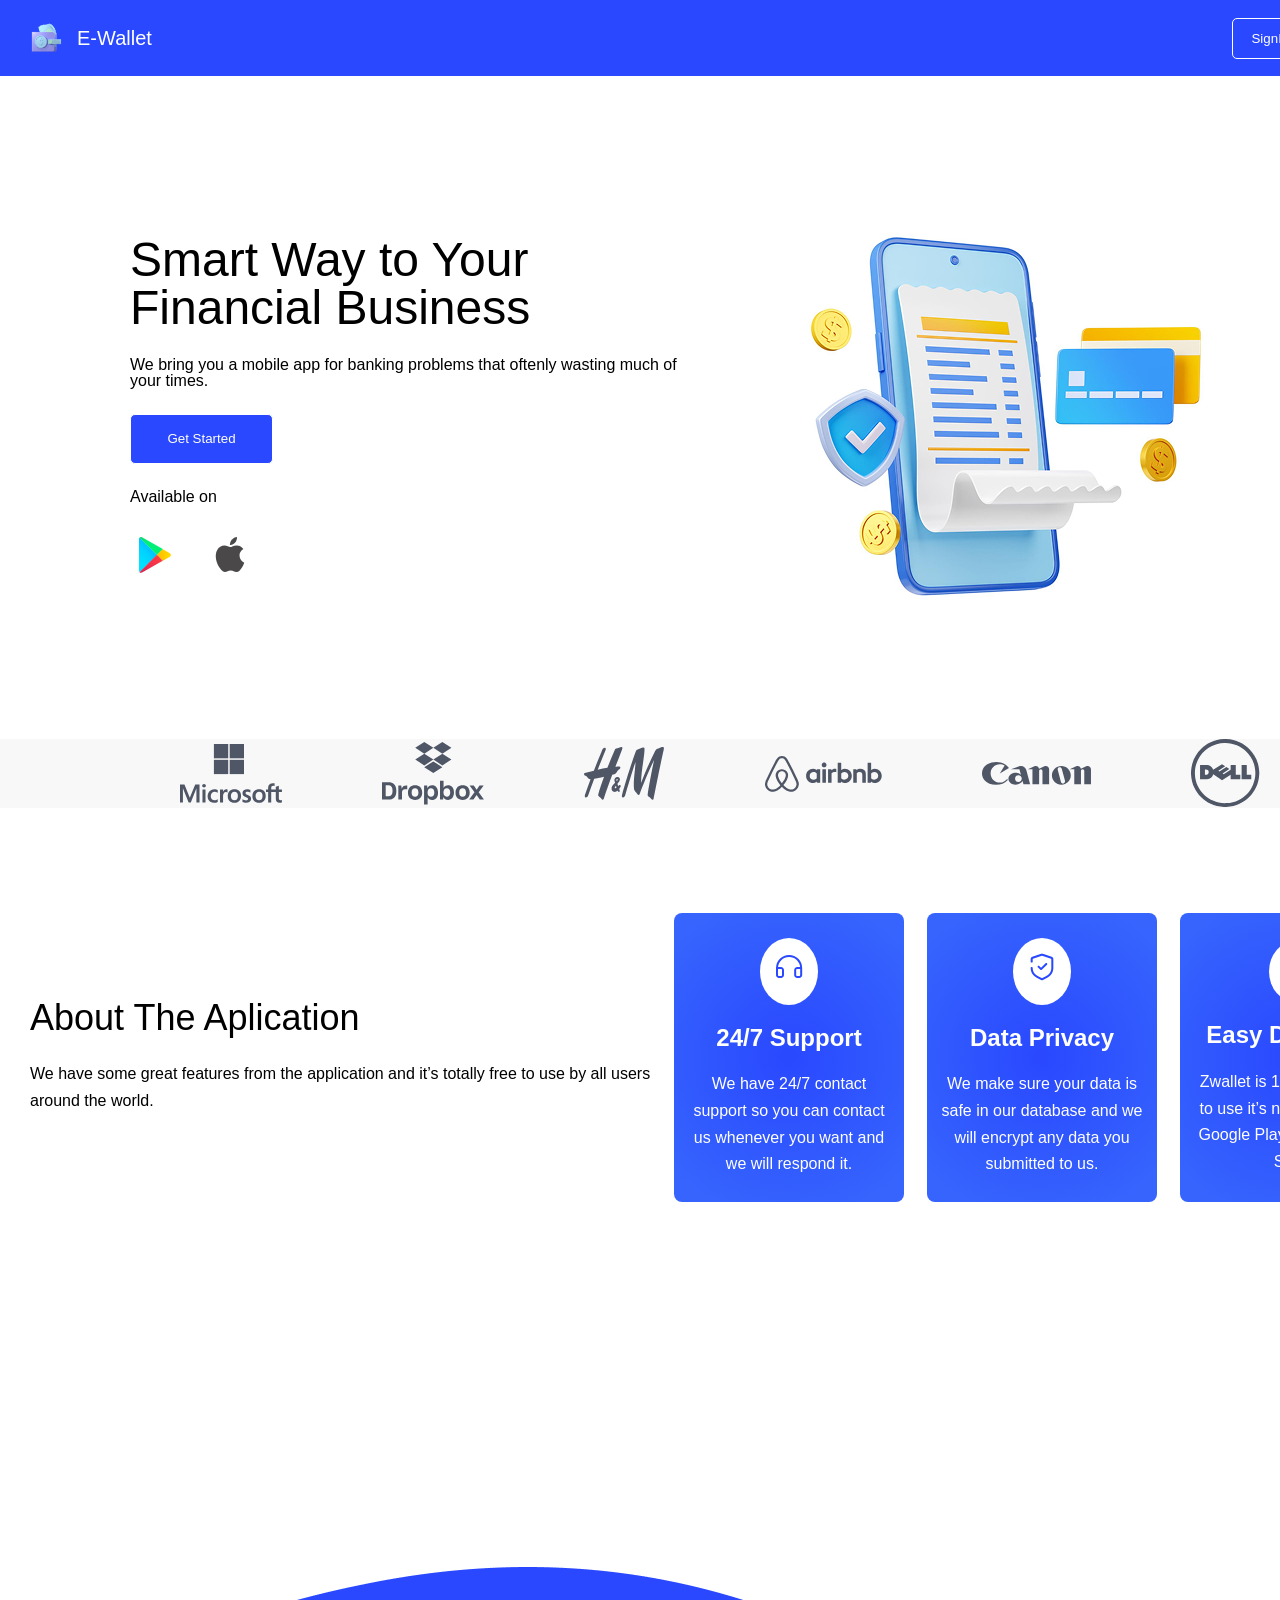
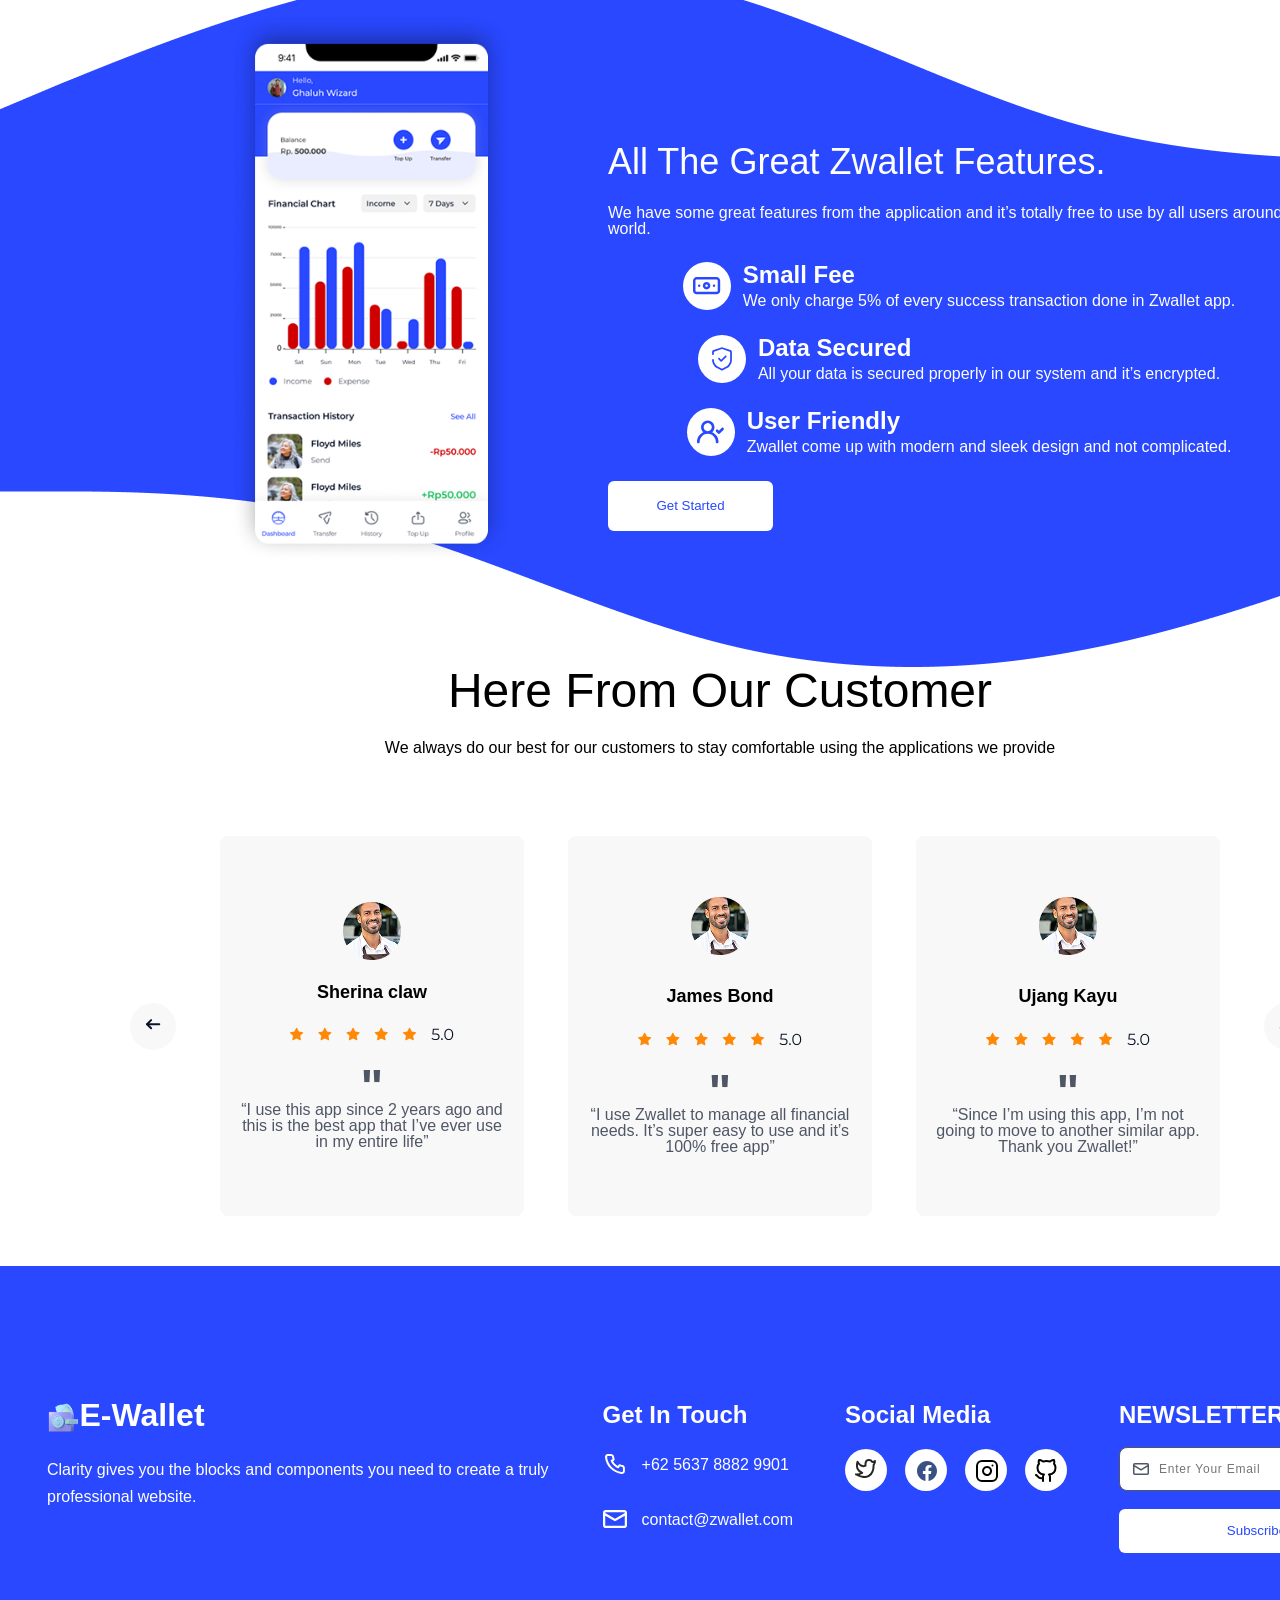
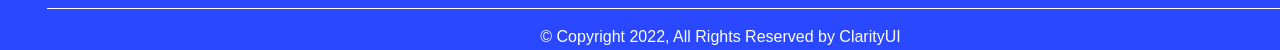
==== commit a87bfccc: "style:implement style to landing page" ====
--- a/index.html
+++ b/index.html
@@ -166,52 +166,56 @@
         </div>
         <div class="bottom-side-customer">
           <div class="card-container">
-            <button><img src="./assets/icons/arrow.svg" alt="" /></button>
+            <button class="btn-rating-customer">
+              <img src="./assets/icons/arrow-up.svg" />
+            </button>
+            <div class="card">
+              <picture class="container-profile"
+                ><img src="./assets/images/dummy-profile-picture.png"
+              /></picture>
+              <h1>Sherina claw</h1>
+              <img src="./assets/icons/group-star.svg" />
+              <p class="quote">"</p>
+              <p>
+                “I use this app since 2 years ago and this is the best app that
+                I’ve ever use in my entire life”
+              </p>
+            </div>
             <div class="card">
               <picture
                 ><img src="./assets/images/dummy-profile-picture.png"
               /></picture>
-              <p>Sherina claw</p>
+              <h1>James Bond</h1>
               <img src="./assets/icons/group-star.svg" />
-              <p>"</p>
-              <p>
-                “I use this app since 2 years ago and this is the best app that
-                I’ve ever use in my entire life”
+              <p class="quote">"</p>
+              <p>
+                “I use Zwallet to manage all financial needs. It’s super easy to
+                use and it’s 100% free app”
               </p>
             </div>
             <div class="card">
               <picture
                 ><img src="./assets/images/dummy-profile-picture.png"
               /></picture>
-              <p>James Bond</p>
+              <h1>Ujang Kayu</h1>
               <img src="./assets/icons/group-star.svg" />
-              <p>"</p>
-              <p>
-                “I use Zwallet to manage all financial needs. It’s super easy to
-                use and it’s 100% free app”
-              </p>
-            </div>
-            <div class="card">
-              <picture
-                ><img src="./assets/images/dummy-profile-picture.png"
-              /></picture>
-              <p>Ujang Kayu</p>
-              <img src="./assets/icons/group-star.svg" />
-              <p>"</p>
+              <p class="quote">"</p>
               <p>
                 “Since I’m using this app, I’m not going to move to another
                 similar app. Thank you Zwallet!”
               </p>
             </div>
-            <button><img src="./assets/icons/arrow.svg" alt="" /></button>
+            <button class="btn-rating-customer">
+              <img src="./assets/icons/arrow-up.svg" alt="" />
+            </button>
           </div>
         </div>
       </section>
     </main>
     <footer>
-      <div>
-        <div>
-          <div>
+      <div class="top-display-footer">
+        <div class="container-title-footer">
+          <div class="title-footer">
             <img src="./assets/icons/logo.svg" alt="Logo" />
             <h1>E-Wallet</h1>
           </div>
@@ -220,29 +224,42 @@
             truly professional website.
           </p>
         </div>
-        <div>
+        <div class="container-contact-footer">
           <h2>Get In Touch</h2>
-          <div>
-            <img src="./assets/icons/u_phone.svg" alt="icon phone" />
+          <div class="contact">
+            <div>
+              <img src="./assets/icons/u_phone.svg" alt="icon phone" />
+            </div>
             <p>+62 5637 8882 9901</p>
           </div>
-        </div>
-        <div>
+          <div class="contact">
+            <div>
+              <img src="./assets/icons/white-mail.svg" alt="icon mail" />
+            </div>
+            <p>contact@zwallet.com</p>
+          </div>
+        </div>
+        <div class="container-social-footer">
           <h2>Social Media</h2>
-          <div>
-            <img src="./assets/icons/icon-twitter.svg" alt="icon twitter" />
-          </div>
-          <div>
-            <img src="./assets/icons/icon-facebook.svg" alt="icon facebook" />
-          </div>
-          <div>
-            <img src="./assets/icons/icon-instagram.svg" alt="icon instagram" />
-          </div>
-          <div>
-            <img src="./assets/icons/icon-github.svg" alt="icon github" />
-          </div>
-        </div>
-        <div>
+          <div class="social-media">
+            <div>
+              <img src="./assets/icons/icon-twitter.svg" alt="icon twitter" />
+            </div>
+            <div>
+              <img src="./assets/icons/icon-facebook.svg" alt="icon facebook" />
+            </div>
+            <div>
+              <img
+                src="./assets/icons/icon-instagram.svg"
+                alt="icon instagram"
+              />
+            </div>
+            <div>
+              <img src="./assets/icons/icon-github.svg" alt="icon github" />
+            </div>
+          </div>
+        </div>
+        <div class="container-newsletter-footer">
           <h2>NEWSLETTER</h2>
           <div class="container-input-auth">
             <img src="../../assets/icons/mail.svg" alt="icon email" />
@@ -255,7 +272,6 @@
           <button class="btn-white btn-sizing">Subscribe</button>
         </div>
       </div>
-      <hr />
       <p>© Copyright 2022, All Rights Reserved by ClarityUI</p>
     </footer>
   </body>
--- a/styles/index.css
+++ b/styles/index.css
@@ -0,0 +1,422 @@
+* {
+  box-sizing: border-box;
+  padding: 0;
+  margin: 0;
+}
+
+header {
+  display: flex;
+  justify-content: space-between;
+  align-items: center;
+  background-color: #2948ff;
+  padding: 0px 30px;
+  width: 1440px;
+  height: 76px;
+}
+
+.container-title-logo {
+  display: flex;
+  align-items: center;
+  gap: 15px;
+}
+
+.container-title-logo > h1 {
+  color: #ffffff;
+  font-weight: 400;
+  font-size: 20px;
+}
+
+.container-btn-header {
+  display: flex;
+  gap: 22px;
+}
+
+.container-btn-header > .btn-blue {
+  border: 1px solid #ffffff;
+  border-radius: 5px;
+  padding: 12px 18px;
+}
+
+.container-btn-header > .btn-white {
+  border-radius: 5px;
+  padding: 12px 18px;
+}
+
+.hero {
+  display: grid;
+  grid-template-columns: 1fr 1fr;
+  justify-content: center;
+  align-items: center;
+  padding: 105px 130px;
+  width: 1440px;
+}
+
+.left-side-hero {
+  display: flex;
+  flex-direction: column;
+  gap: 25px;
+}
+
+.left-side-hero > h1 {
+  font-size: 48px;
+  line-height: 100%;
+  letter-spacing: 0%;
+  font-weight: 500;
+  text-align: start;
+}
+
+.left-side-hero > p {
+  font-weight: 400;
+  line-height: 100%;
+  letter-spacing: 0%;
+  text-align: start;
+}
+
+.left-side-hero > .btn-blue {
+  width: 143px;
+  height: 50px;
+  border-radius: 6px;
+  border: 1px solid #ffffff;
+  border-radius: 5px;
+  padding: 12px 18px;
+}
+
+.container-icon-left-side-hero {
+  display: flex;
+  gap: 25px;
+}
+
+.hero > picture {
+  width: 604px;
+  height: 453px;
+}
+
+.hero > picture > img {
+  width: 100%;
+  height: 100%;
+}
+
+.brands {
+  display: flex;
+  justify-content: space-around;
+  align-items: center;
+  padding: 0px 130px 0px 130px;
+  background-color: #e8e8e84d;
+  width: 1440px;
+}
+
+.about {
+  display: flex;
+  justify-content: center;
+  align-items: center;
+  padding: 105px 30px;
+  gap: 20px;
+  width: 1440px;
+}
+
+.left-side-about {
+  display: flex;
+  flex-direction: column;
+  gap: 25px;
+}
+
+.left-side-about > h1 {
+  font-size: 36px;
+  line-height: 100%;
+  letter-spacing: 0%;
+  font-weight: 400;
+}
+
+.left-side-about > p {
+  font-weight: 400;
+}
+
+.right-side-about {
+  display: flex;
+  justify-content: center;
+  gap: 23px;
+}
+
+.card-about {
+  background: radial-gradient(circle, #7b9bff00 0%, #3868fdde 87%);
+  background-color: #2948ff;
+  display: flex;
+  flex-direction: column;
+  justify-content: center;
+  align-items: center;
+  width: 230px;
+  height: 289px;
+  padding: 35px 13px 34px 13px;
+  border-radius: 8px;
+  gap: 20px;
+  color: #ffffff;
+  text-align: center;
+}
+
+.card-about > div {
+  background-color: #ffffff;
+  border-radius: 100%;
+  padding: 13px;
+}
+
+.right-side-about p {
+  font-weight: 400;
+}
+
+.feature {
+  background:
+    bottom / contain no-repeat
+      url(../assets/images/bg-section-feature-bottom.png),
+    0% no-repeat url(../assets/images/bg-section-feature-top.png);
+  display: flex;
+  justify-content: center;
+  align-items: center;
+  padding: 105px 130px 105px 230px;
+  gap: 100px;
+  width: 1440px;
+}
+.feature > picture {
+  width: 278px;
+  height: 550px;
+  margin-top: 200px;
+}
+
+.feature > picture > img {
+  height: 100%;
+}
+
+.right-side-feature {
+  display: flex;
+  flex-direction: column;
+  color: #ffffff;
+  gap: 25px;
+  margin-top: 300px;
+}
+
+.right-side-feature > h1 {
+  font-size: 36px;
+  line-height: 100%;
+  letter-spacing: 0%;
+  font-weight: 500;
+}
+
+.right-side-feature p {
+  font-size: 16px;
+  line-height: 100%;
+  letter-spacing: 0%;
+  font-weight: 400;
+}
+
+.list-feature {
+  display: flex;
+  justify-content: center;
+  align-items: center;
+  gap: 12px;
+}
+
+.img-container-feature {
+  width: 48px;
+  height: 48px;
+  background-color: #ffffff;
+  padding: 10px;
+  border-radius: 100%;
+}
+
+.img-container-feature > img {
+  width: 100%;
+  height: 100%;
+}
+
+.text-container-feature {
+  display: flex;
+  flex-direction: column;
+  justify-content: center;
+  gap: 5px;
+}
+
+.btn-feature {
+  width: 165px;
+  height: 50px;
+  border-radius: 6px;
+}
+
+.customer {
+  display: flex;
+  flex-direction: column;
+  align-items: center;
+  justify-content: center;
+  gap: 80px;
+  width: 1440px;
+}
+
+.top-side-customer {
+  display: flex;
+  flex-direction: column;
+  gap: 25px;
+  align-items: center;
+}
+
+.top-side-customer > h1 {
+  font-size: 48px;
+  line-height: 100%;
+  letter-spacing: 0%;
+  font-weight: 500;
+}
+
+.top-side-customer > p {
+  font-size: 16px;
+  line-height: 100%;
+  letter-spacing: 0%;
+  font-weight: 400;
+}
+
+.card-container {
+  display: flex;
+  justify-content: center;
+  align-items: center;
+  gap: 44px;
+}
+
+.card-container > .btn-rating-customer:last-child {
+  rotate: 180deg;
+}
+
+.card {
+  display: flex;
+  flex-direction: column;
+  justify-content: center;
+  align-items: center;
+  width: 304px;
+  height: 380px;
+  background-color: #e8e8e84d;
+  padding: 53px 16px;
+  border: none;
+  border-radius: 8px;
+  gap: 19px;
+}
+
+.card > h1 {
+  font-size: 18px;
+  font-weight: 700;
+}
+
+.card > p {
+  font-size: 16px;
+  line-height: 100%;
+  letter-spacing: 0%;
+  text-align: center;
+  font-weight: 400;
+  color: #4f5665;
+}
+
+.card > .quote {
+  font-size: 48px;
+  font-weight: 700;
+  margin: 0;
+  padding: 0;
+  display: inline-block;
+  height: 20px;
+}
+
+.container-profile {
+  width: 58px;
+  height: 58px;
+  border-radius: 50%;
+}
+
+.container-profile > img {
+  width: 100%;
+  height: 100%;
+}
+
+.btn-rating-customer {
+  width: 46px;
+  height: 47px;
+  border-radius: 50%;
+  background-color: #e8e8e84d;
+  border: none;
+}
+
+.btn-rating-customer:hover {
+  background-color: #2948ff;
+}
+
+footer {
+  width: 1440px;
+  height: auto;
+  display: flex;
+  flex-direction: column;
+  align-items: center;
+  justify-content: space-between;
+  padding: 136px 46px 0px 47px;
+  background-color: #2948ff;
+  color: white;
+  font-weight: 300;
+  gap: 15px;
+  margin-top: 50px;
+
+  .top-display-footer {
+    display: flex;
+    gap: 52px;
+    padding-bottom: 55px;
+    border-bottom: 1px solid white;
+
+    .container-title-footer {
+      display: flex;
+      flex-direction: column;
+      gap: 23px;
+      .title-footer {
+        display: flex;
+        gap: 0.5px;
+      }
+    }
+    .container-contact-footer {
+      display: flex;
+      flex-direction: column;
+      gap: 23px;
+
+      .contact {
+        display: flex;
+        gap: 15px;
+      }
+    }
+
+    .container-social-footer {
+      display: flex;
+      flex-direction: column;
+      gap: 20px;
+      .social-media {
+        display: flex;
+        gap: 18px;
+
+        div {
+          width: 42px;
+          height: 42px;
+          background-color: white;
+          padding: 10px;
+          border-radius: 50%;
+        }
+      }
+    }
+    .container-newsletter-footer {
+      display: flex;
+      flex-direction: column;
+      align-items: start;
+      gap: 18px;
+      .container-input-auth {
+        width: 275px;
+        height: 44px;
+        background-color: white;
+        .input-auth {
+          background-color: transparent;
+          color: black;
+        }
+      }
+      .btn-sizing {
+        width: 275px;
+        height: 44px;
+        border-radius: 6px;
+      }
+    }
+  }
+}
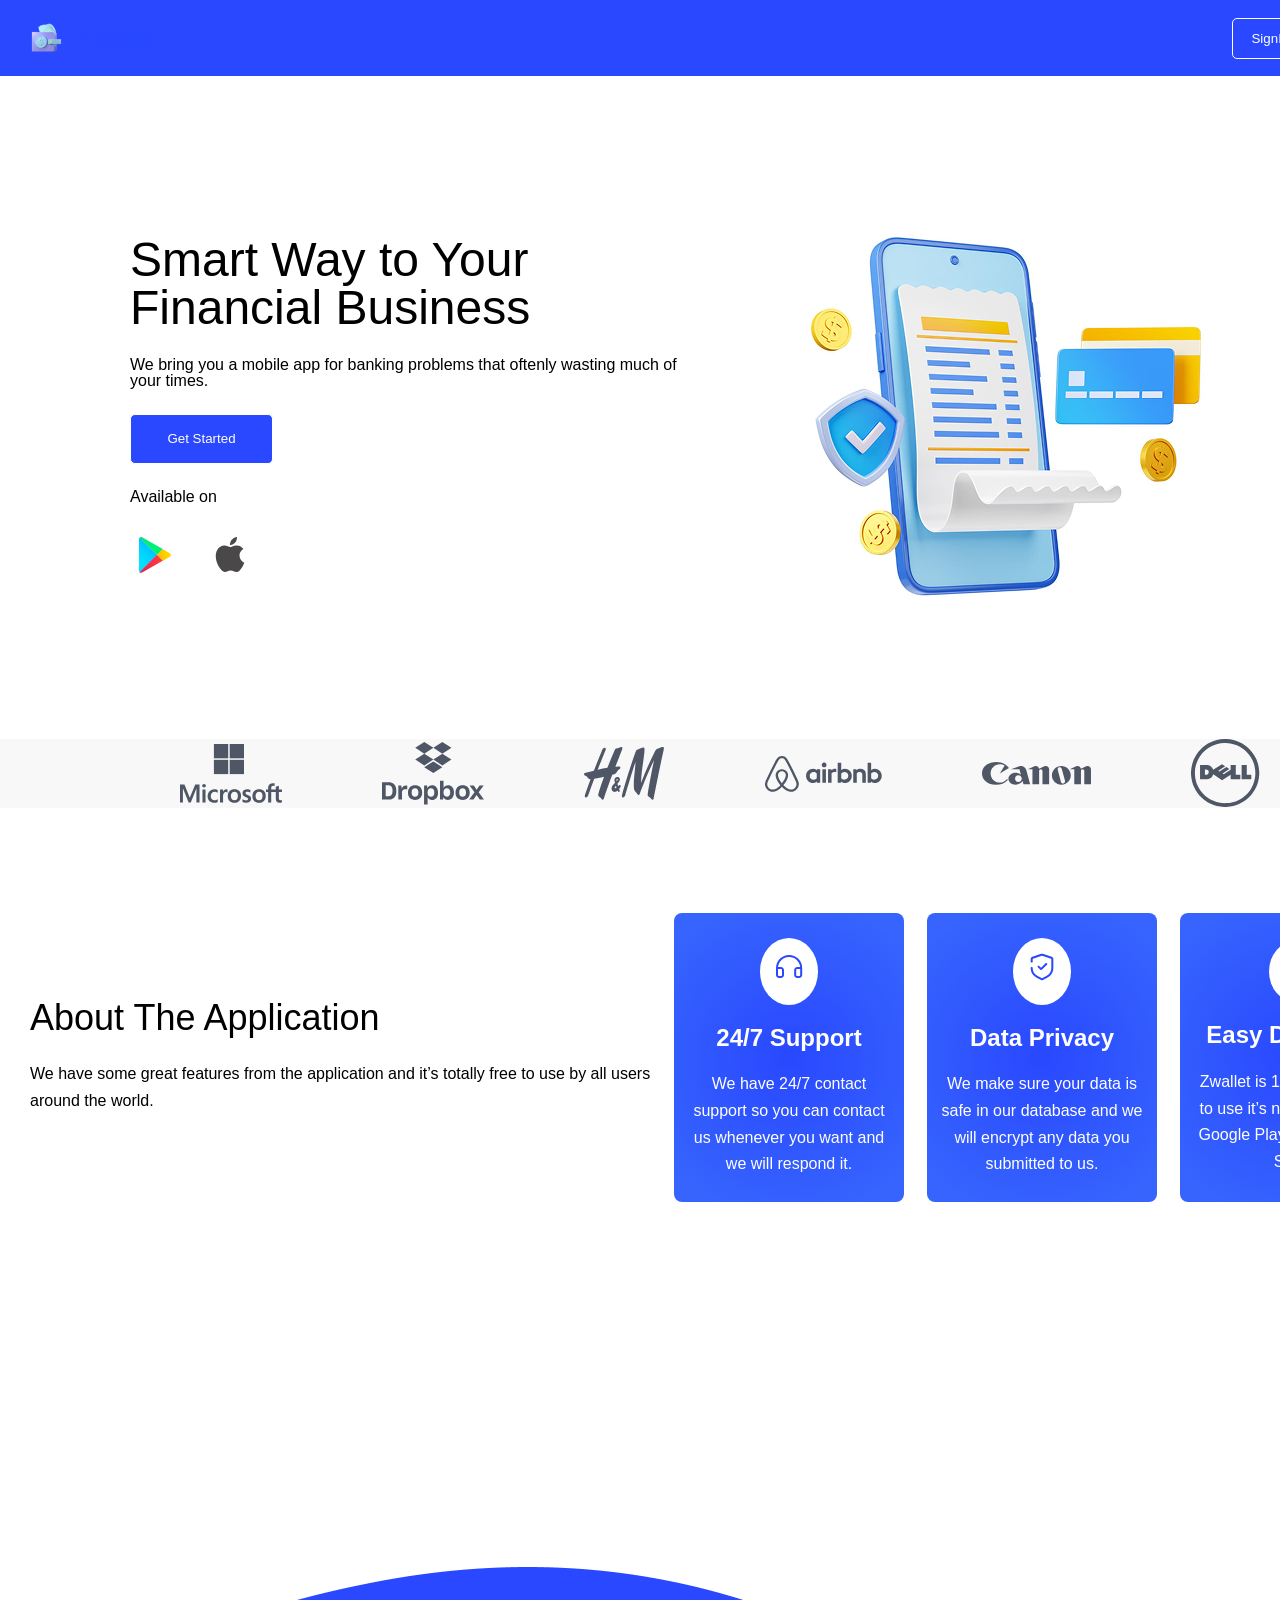
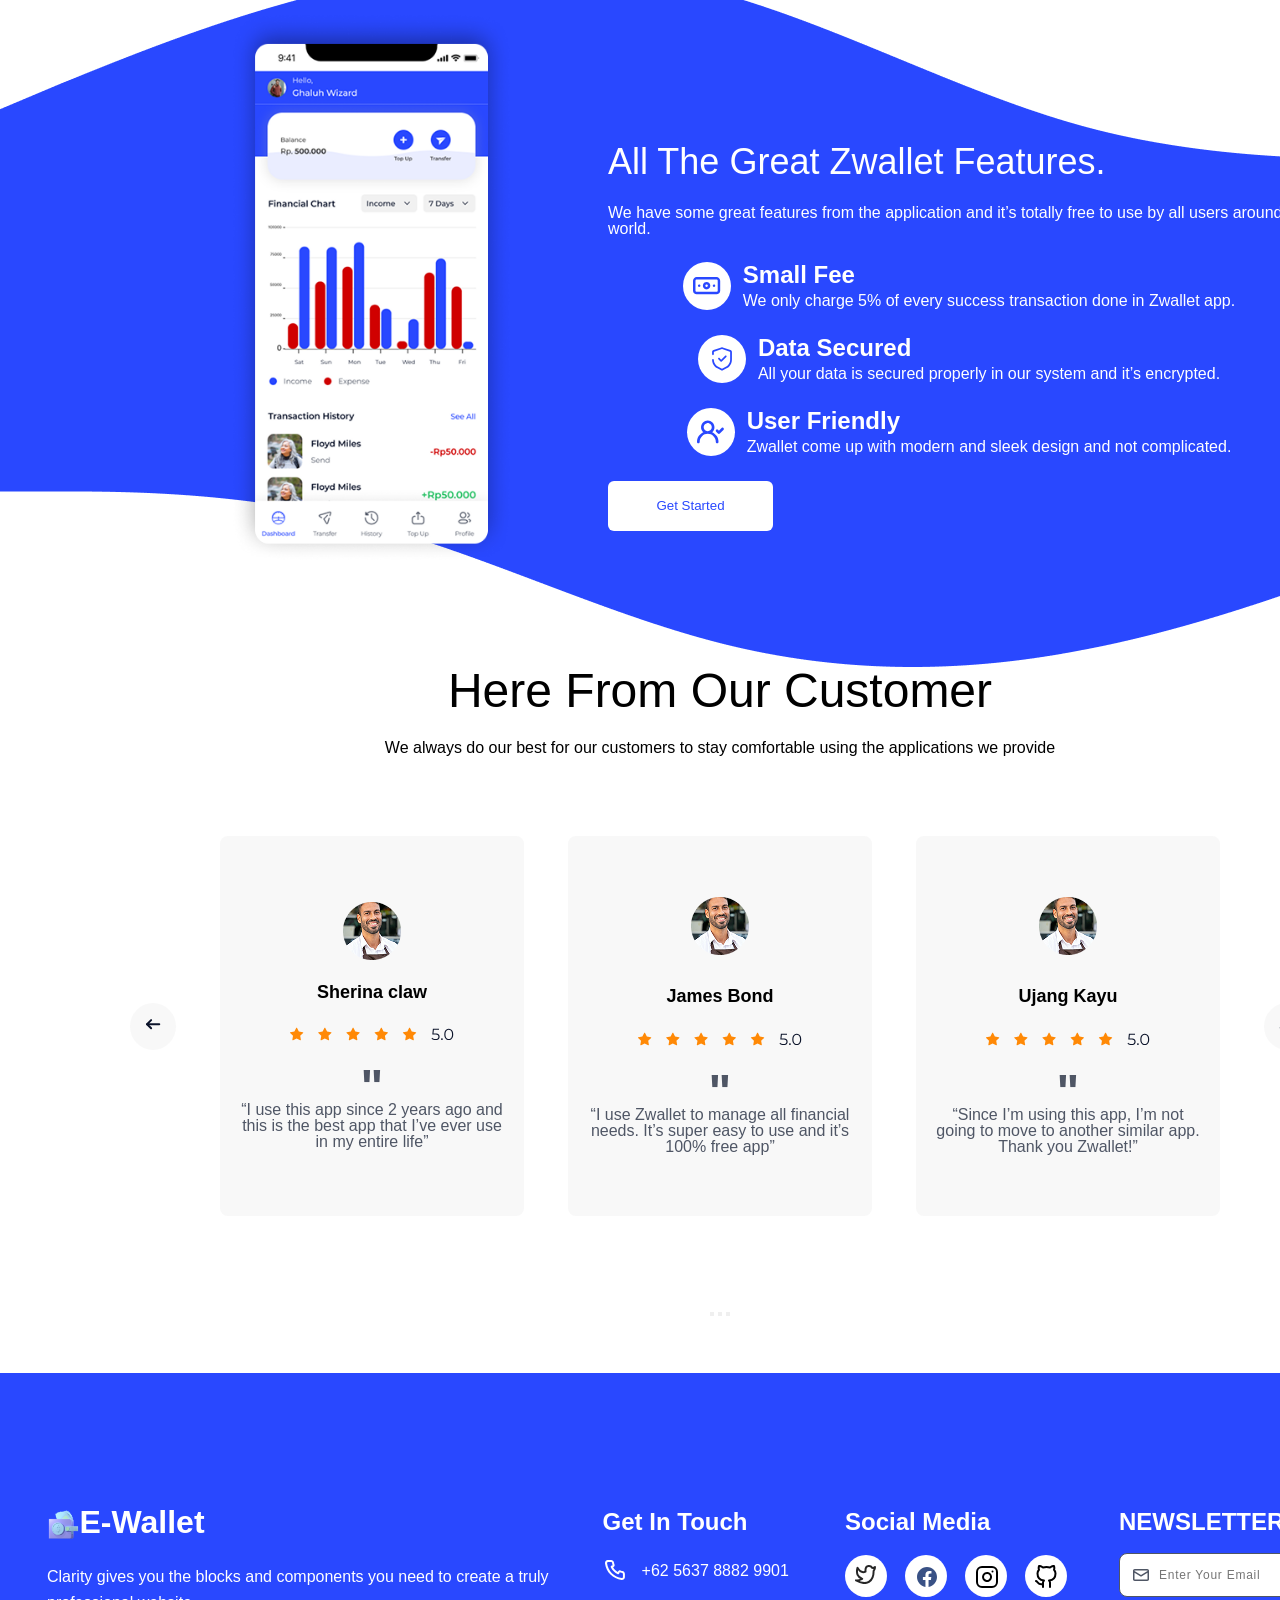
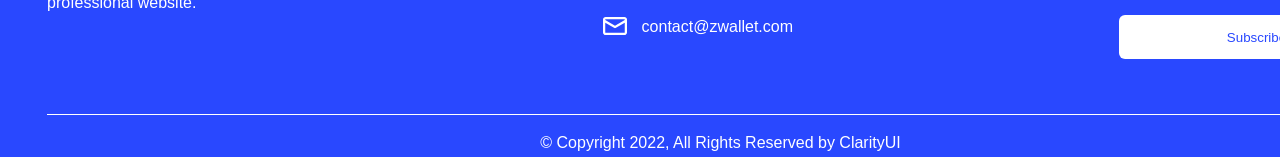
==== commit 2dc7e9bc: "refactor: add display dot to structure html and fix: title and semantic html" ====
--- a/index.html
+++ b/index.html
@@ -3,7 +3,7 @@
   <head>
     <meta charset="UTF-8" />
     <meta name="viewport" content="width=device-width, initial-scale=1.0" />
-    <title>Document</title>
+    <title>E-Wallet</title>
     <link rel="stylesheet" href="./styles/global.css" />
     <link rel="stylesheet" href="./styles/index.css" />
   </head>
@@ -11,11 +11,11 @@
     <header>
       <div class="container-title-logo title">
         <img src="./assets/icons/logo.svg" alt="Logo" />
-        <h1>E-Wallet</h1>
+        <span>E-Wallet</span>
       </div>
       <div class="container-btn-header">
-        <button class="btn-blue">SignIn</button>
-        <button class="btn-white">SignUp</button>
+        <button type="button" class="btn-blue">SignIn</button>
+        <button type="button" class="btn-white">SignUp</button>
       </div>
     </header>
     <main>
@@ -40,17 +40,17 @@
           />
         </picture>
       </section>
-      <section class="brands">
+      <div class="brands">
         <img src="./assets/icons/microsoft-logo.svg" alt="icon microsoft" />
         <img src="./assets/icons/dropbox-logo.svg" alt="icon dropbox" />
         <img src="./assets/icons/h&m.svg" alt="icon h&m" />
         <img src="./assets/icons/airbnb.svg" alt="icon airbnb" />
         <img src="./assets/icons/canon.svg" alt="icon canon" />
         <img src="./assets/icons/dell.svg" alt="icon dell" />
-      </section>
+      </div>
       <section class="about">
         <div class="left-side-about">
-          <h1>About The Aplication</h1>
+          <h1>About The Application</h1>
           <p>
             We have some great features from the application and it’s totally
             free to use by all users around the world.
@@ -210,6 +210,11 @@
             </button>
           </div>
         </div>
+        <div class="pagination-dots" role="tablist">
+          <button class="dot dot-active" role="tab"></button>
+          <button class="dot" role="tab"></button>
+          <button class="dot" role="tab"></button>
+        </div>
       </section>
     </main>
     <footer>
@@ -262,7 +267,7 @@
         <div class="container-newsletter-footer">
           <h2>NEWSLETTER</h2>
           <div class="container-input-auth">
-            <img src="../../assets/icons/mail.svg" alt="icon email" />
+            <img src="./assets/icons/mail.svg" alt="icon email" />
             <input
               class="input-auth"
               type="email"
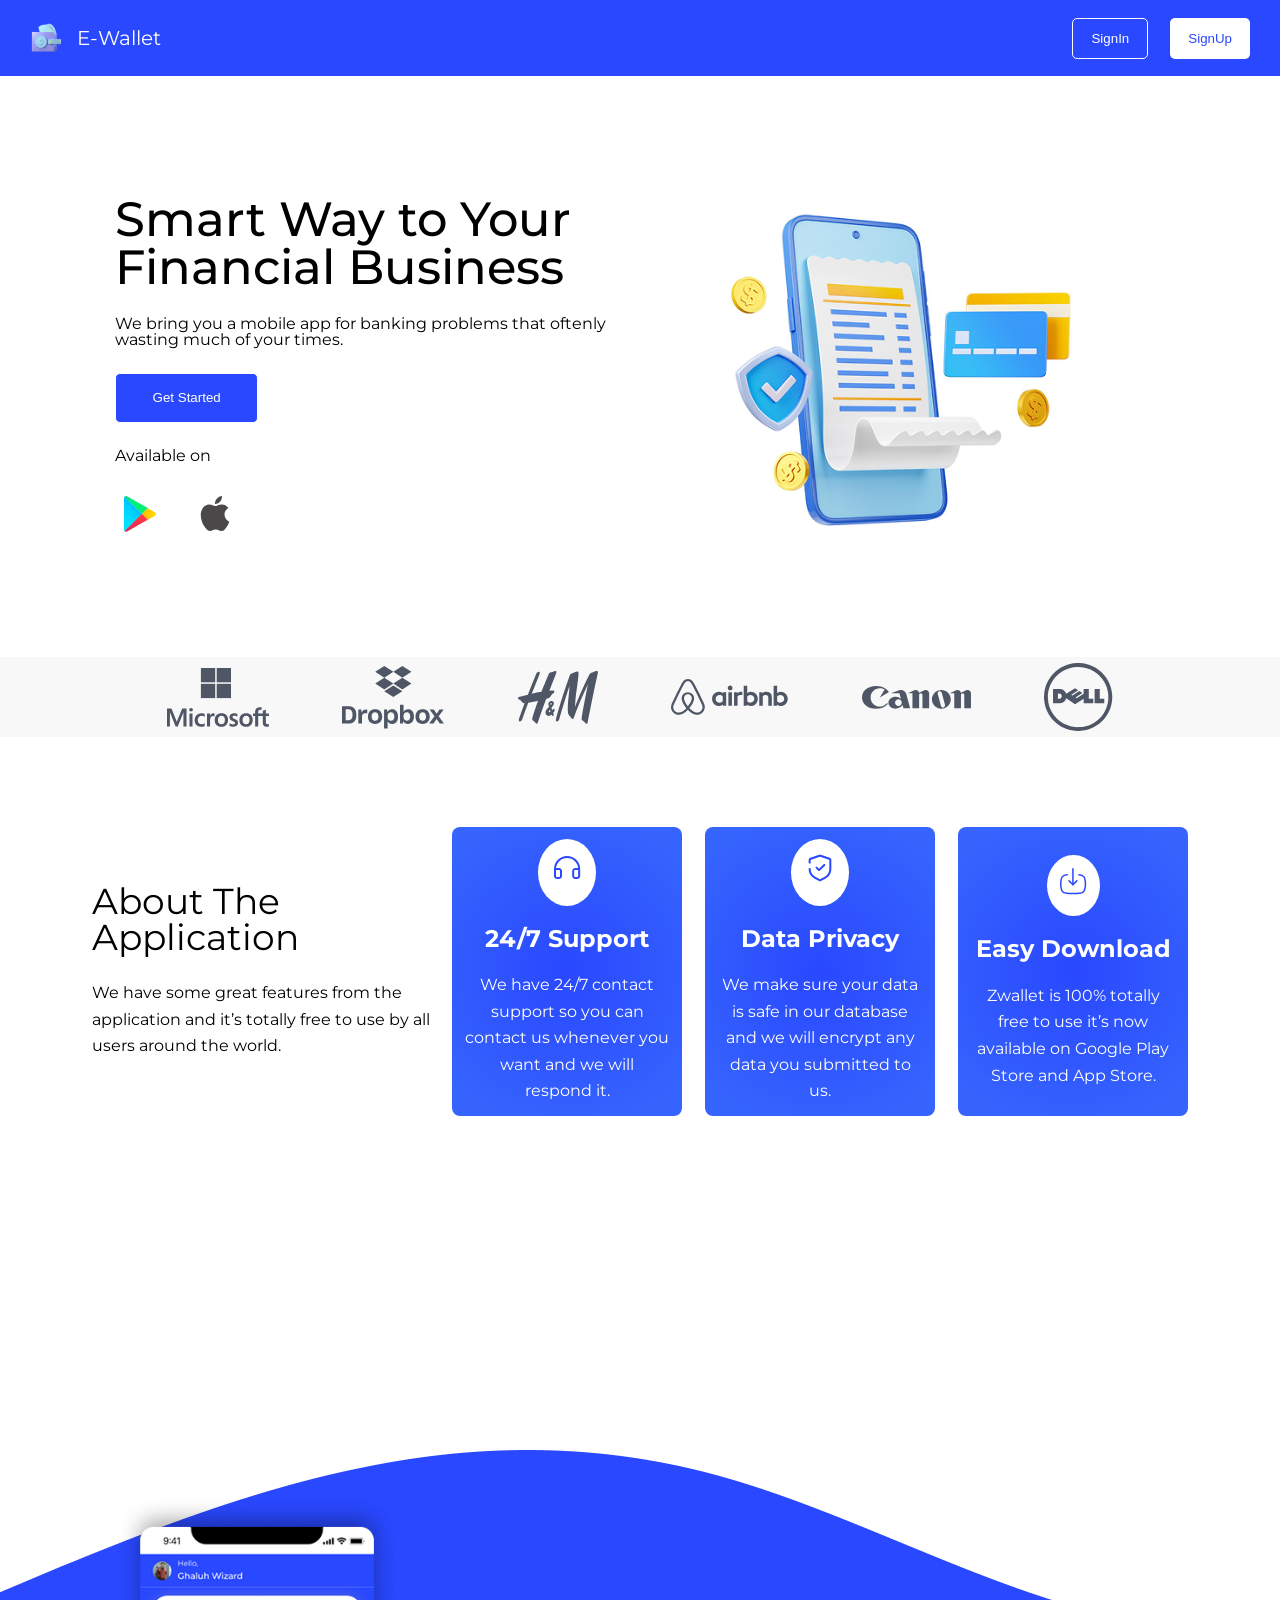
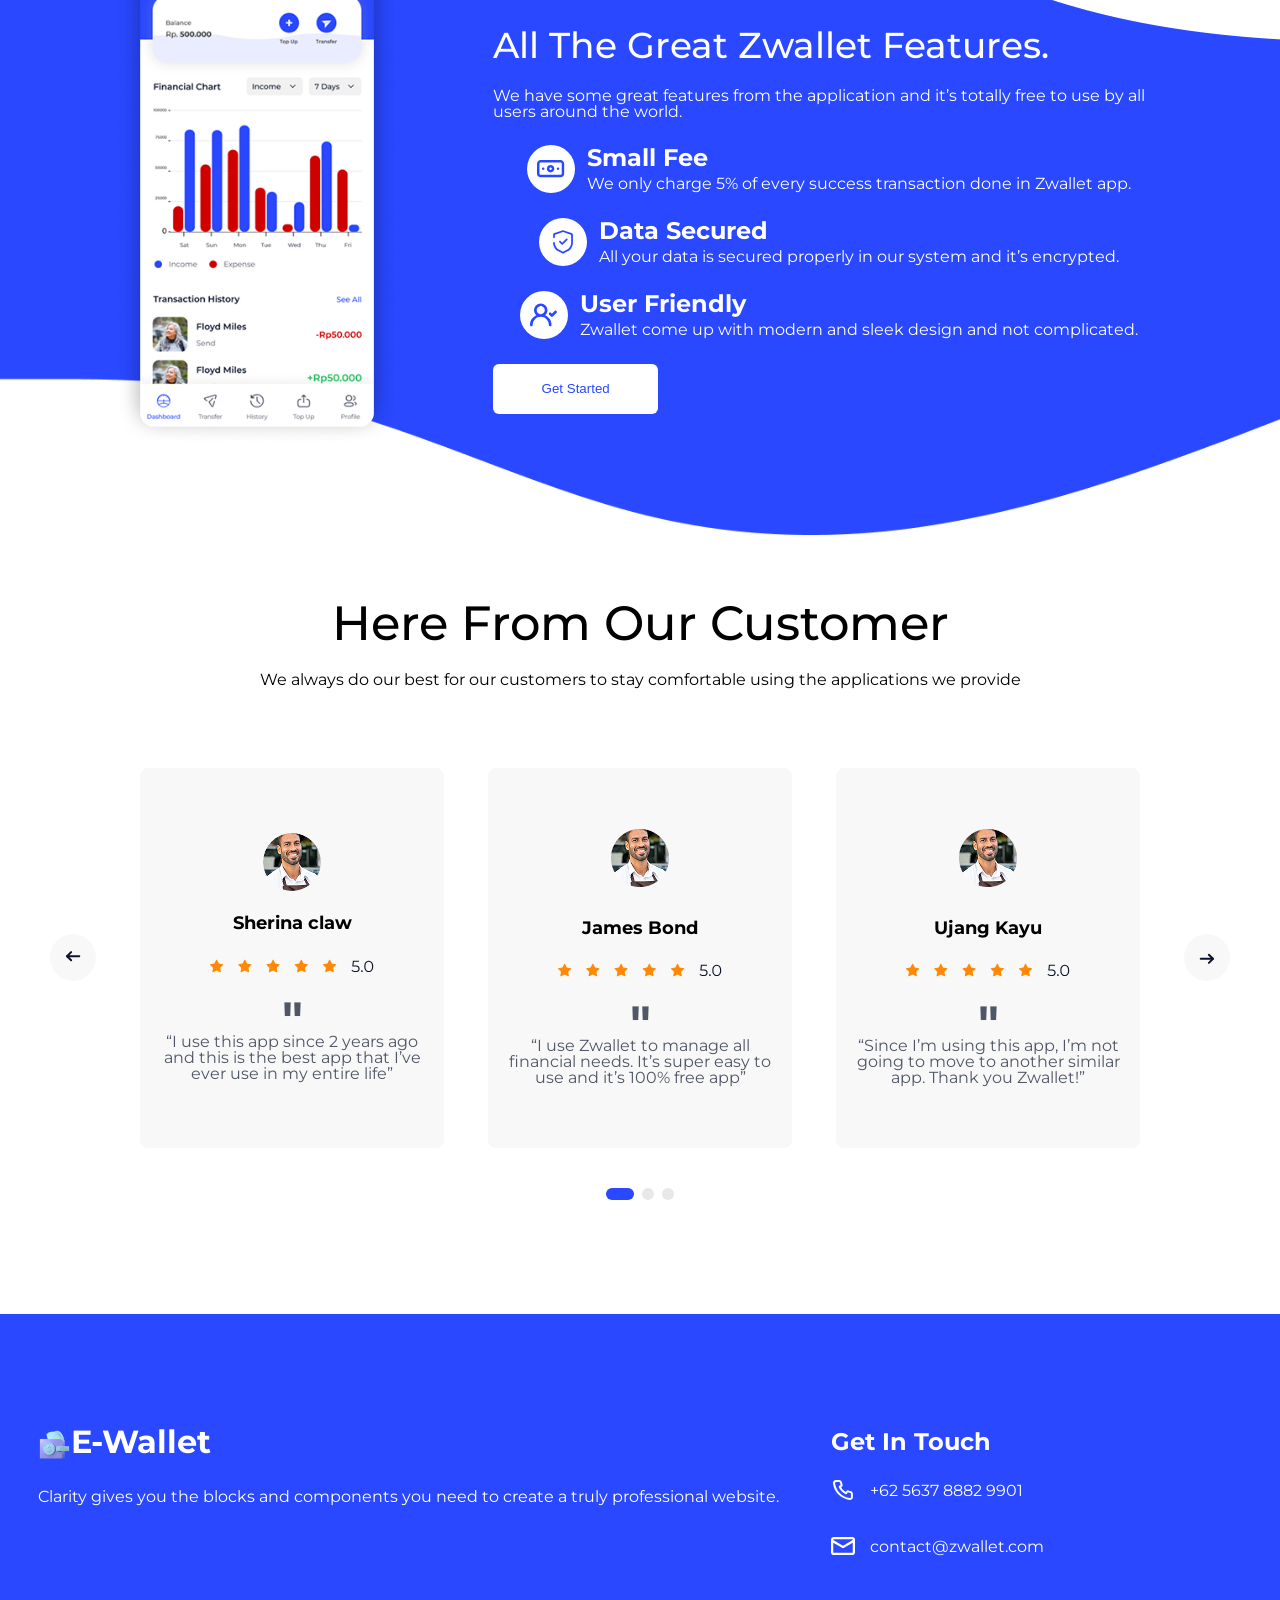
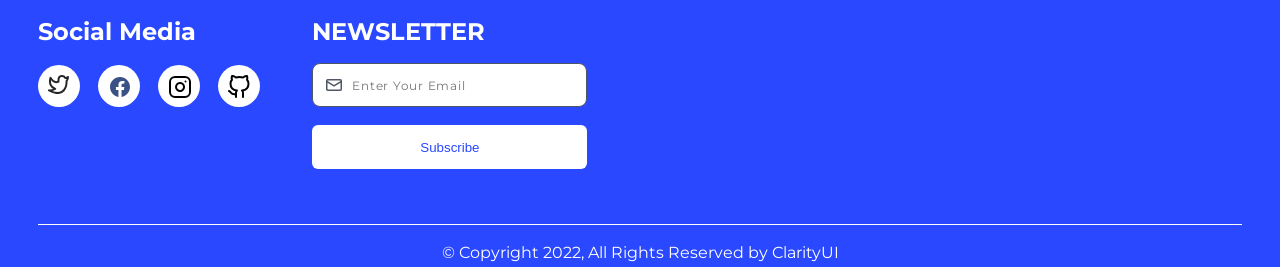
==== commit 84c0166f: "feat:add attribute  onclick for navigation" ====
--- a/index.html
+++ b/index.html
@@ -14,8 +14,20 @@
         <span>E-Wallet</span>
       </div>
       <div class="container-btn-header">
-        <button type="button" class="btn-blue">SignIn</button>
-        <button type="button" class="btn-white">SignUp</button>
+        <button
+          type="button"
+          class="btn-blue"
+          onclick="window.location.href = './pages/auth/login.html'"
+        >
+          SignIn
+        </button>
+        <button
+          type="button"
+          class="btn-white"
+          onclick="window.location.href = './pages/auth/register.html'"
+        >
+          SignUp
+        </button>
       </div>
     </header>
     <main>
--- a/styles/global.css
+++ b/styles/global.css
@@ -1,10 +1,42 @@
+*,
+*::before,
+*::after {
+  box-sizing: border-box;
+  padding: 0;
+  margin: 0;
+}
 /* Regular */
 @font-face {
-  font-family: "MontserratLocal";
-  src:
-    local("MontserratLocal"),
-    url(../assets/fonts/Montserrat-Regular.ttf) format("opentype");
-  font-weight: 100 400;
+  font-family: "Montserrat";
+  src: url(../assets/fonts/Montserrat-Regular.ttf) format("opentype");
+  font-weight: 400;
+  font-style: normal;
+  font-display: swap;
+}
+
+/* Medium */
+@font-face {
+  font-family: "Montserrat";
+  src: url(../assets/fonts/Montserrat-Medium.ttf) format("opentype");
+  font-weight: 500;
+  font-style: normal;
+  font-display: swap;
+}
+
+/* semiBold */
+@font-face {
+  font-family: "Montserrat";
+  src: url(../assets/fonts/Montserrat-SemiBold.ttf) format("opentype");
+  font-weight: 600;
+  font-style: normal;
+  font-display: swap;
+}
+
+/* Bold */
+@font-face {
+  font-family: "Montserrat";
+  src: url(../assets/fonts/Montserrat-Bold.ttf) format("opentype");
+  font-weight: 700;
   font-style: normal;
   font-display: swap;
 }
@@ -147,10 +179,12 @@
   background-color: var(--clr-font-blue);
   color: var(--clr-font-white);
   border: none;
+  cursor: pointer;
 }
 
 .btn-white {
   background-color: var(--clr-font-white);
   color: var(--clr-font-blue);
   border: none;
+  cursor: pointer;
 }
--- a/styles/index.css
+++ b/styles/index.css
@@ -1,16 +1,10 @@
-* {
-  box-sizing: border-box;
-  padding: 0;
-  margin: 0;
-}
-
 header {
   display: flex;
   justify-content: space-between;
   align-items: center;
   background-color: #2948ff;
   padding: 0px 30px;
-  width: 1440px;
+  width: 100%;
   height: 76px;
 }
 
@@ -20,7 +14,7 @@
   gap: 15px;
 }
 
-.container-title-logo > h1 {
+.container-title-logo > span {
   color: #ffffff;
   font-weight: 400;
   font-size: 20px;
@@ -47,8 +41,9 @@
   grid-template-columns: 1fr 1fr;
   justify-content: center;
   align-items: center;
-  padding: 105px 130px;
-  width: 1440px;
+  padding: clamp(48px, 7vw, 105px) clamp(24px, 9vw, 130px);
+  width: 100%;
+  margin: 0 auto;
 }
 
 .left-side-hero {
@@ -87,8 +82,9 @@
 }
 
 .hero > picture {
-  width: 604px;
-  height: 453px;
+  max-width: 604px;
+  width: 100%;
+  height: auto;
 }
 
 .hero > picture > img {
@@ -102,22 +98,27 @@
   align-items: center;
   padding: 0px 130px 0px 130px;
   background-color: #e8e8e84d;
-  width: 1440px;
+  width: 100%;
+  margin: 0 auto;
+  height: 80px;
 }
 
 .about {
   display: flex;
   justify-content: center;
   align-items: center;
-  padding: 105px 30px;
+  padding: clamp(48px, 7vw, 105px) 30px;
   gap: 20px;
-  width: 1440px;
+  width: 100%;
+  margin: 0 auto;
 }
 
 .left-side-about {
   display: flex;
   flex-direction: column;
   gap: 25px;
+  max-width: 340px;
+  flex-shrink: 0;
 }
 
 .left-side-about > h1 {
@@ -171,9 +172,8 @@
   display: flex;
   justify-content: center;
   align-items: center;
-  padding: 105px 130px 105px 230px;
+  padding: clamp(48px, 7vw, 105px) clamp(24px, 9vw, 130px);
   gap: 100px;
-  width: 1440px;
 }
 .feature > picture {
   width: 278px;
@@ -220,6 +220,7 @@
   background-color: #ffffff;
   padding: 10px;
   border-radius: 100%;
+  flex-shrink: 0;
 }
 
 .img-container-feature > img {
@@ -246,7 +247,9 @@
   align-items: center;
   justify-content: center;
   gap: 80px;
-  width: 1440px;
+  width: 100%;
+  margin: 0 auto;
+  padding: clamp(48px, 5vw, 80px) 24px;
 }
 
 .top-side-customer {
@@ -322,11 +325,14 @@
   width: 58px;
   height: 58px;
   border-radius: 50%;
+  overflow: hidden;
+  display: block;
 }
 
 .container-profile > img {
   width: 100%;
   height: 100%;
+  object-fit: cover;
 }
 
 .btn-rating-customer {
@@ -341,14 +347,39 @@
   background-color: #2948ff;
 }
 
+.pagination-dots {
+  display: flex;
+  gap: 8px;
+  justify-content: center;
+  margin-top: -40px;
+}
+
+.dot {
+  width: 12px;
+  height: 12px;
+  border-radius: 50%;
+  border: none;
+  background-color: #e8e8e8;
+  cursor: pointer;
+  padding: 0;
+  transition:
+    background-color 0.2s ease,
+    width 0.2s ease;
+}
+
+.dot-active {
+  background-color: #2948ff;
+  width: 28px;
+  border-radius: 6px;
+}
+
 footer {
-  width: 1440px;
   height: auto;
   display: flex;
   flex-direction: column;
   align-items: center;
   justify-content: space-between;
-  padding: 136px 46px 0px 47px;
+  padding: clamp(60px, 9vw, 136px) clamp(24px, 3vw, 46px) 0px;
   background-color: #2948ff;
   color: white;
   font-weight: 300;
@@ -360,6 +391,7 @@
     gap: 52px;
     padding-bottom: 55px;
     border-bottom: 1px solid white;
+    flex-wrap: wrap;
 
     .container-title-footer {
       display: flex;
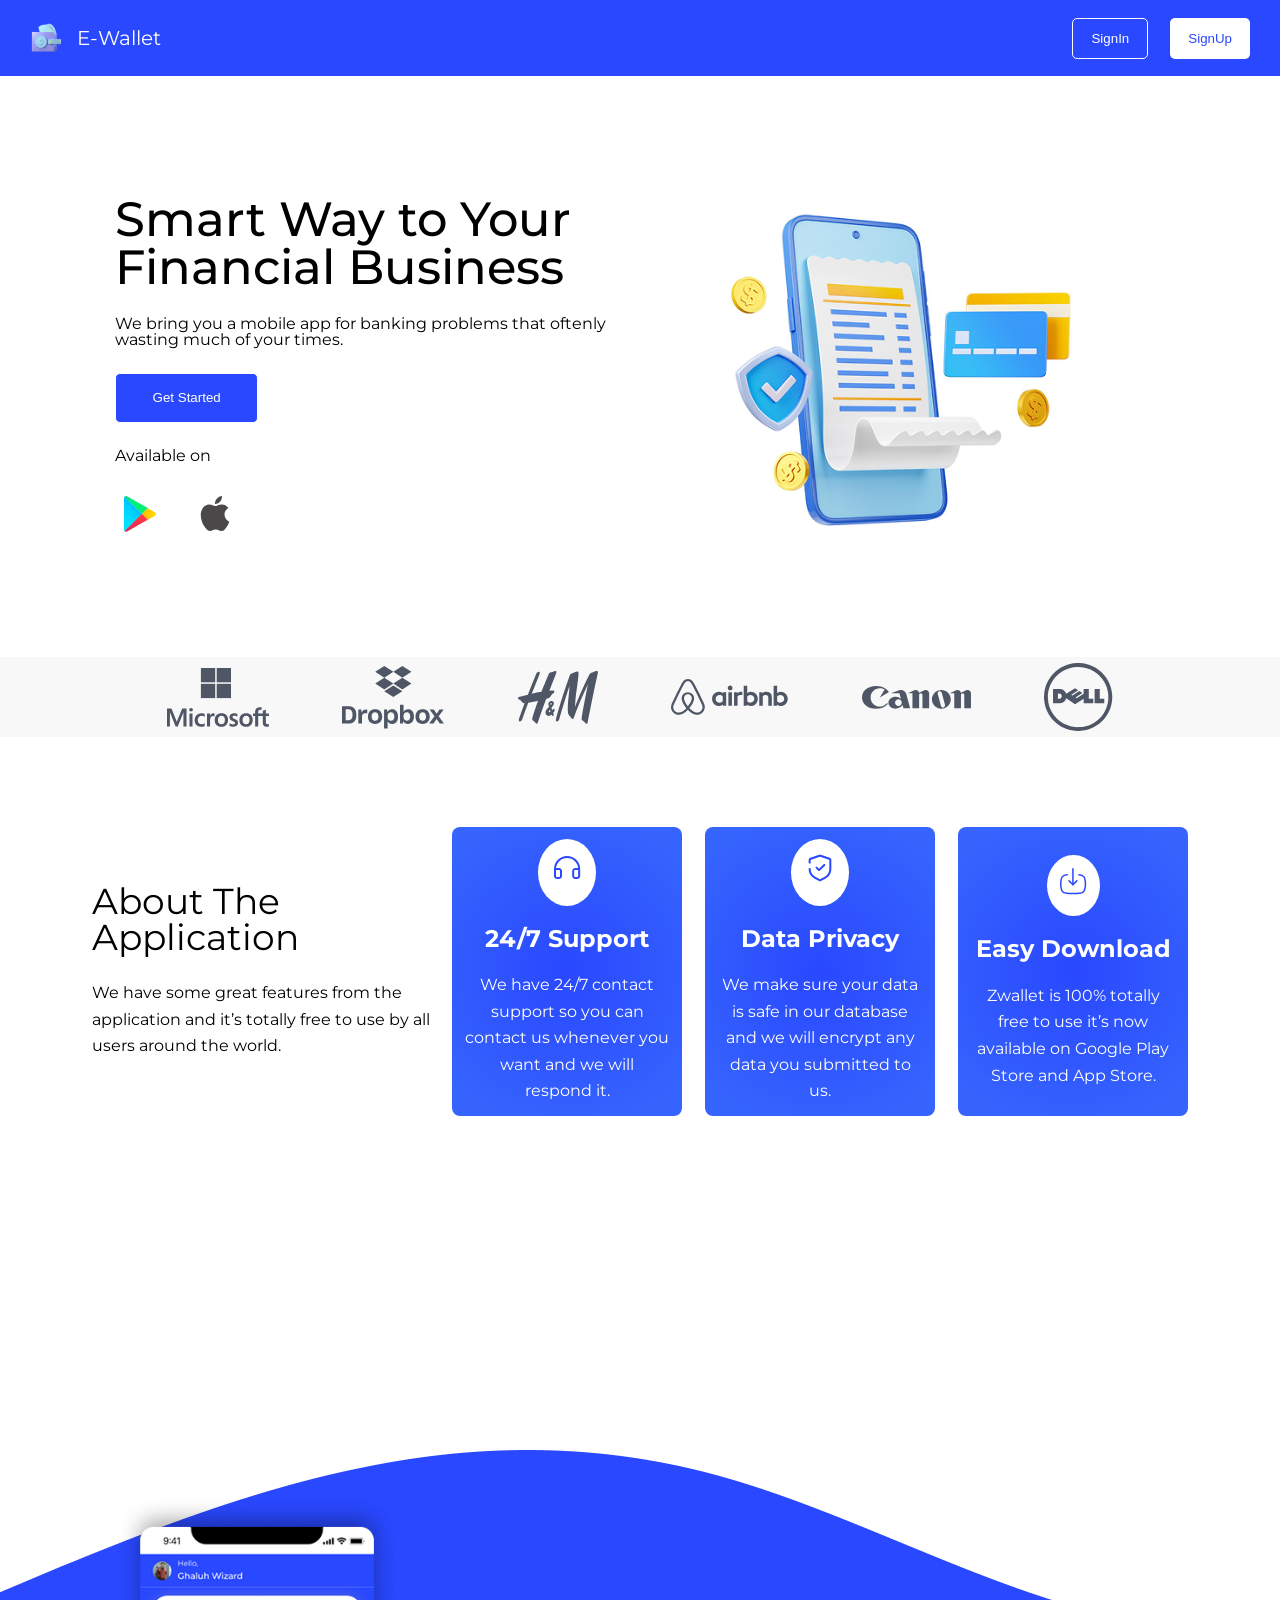
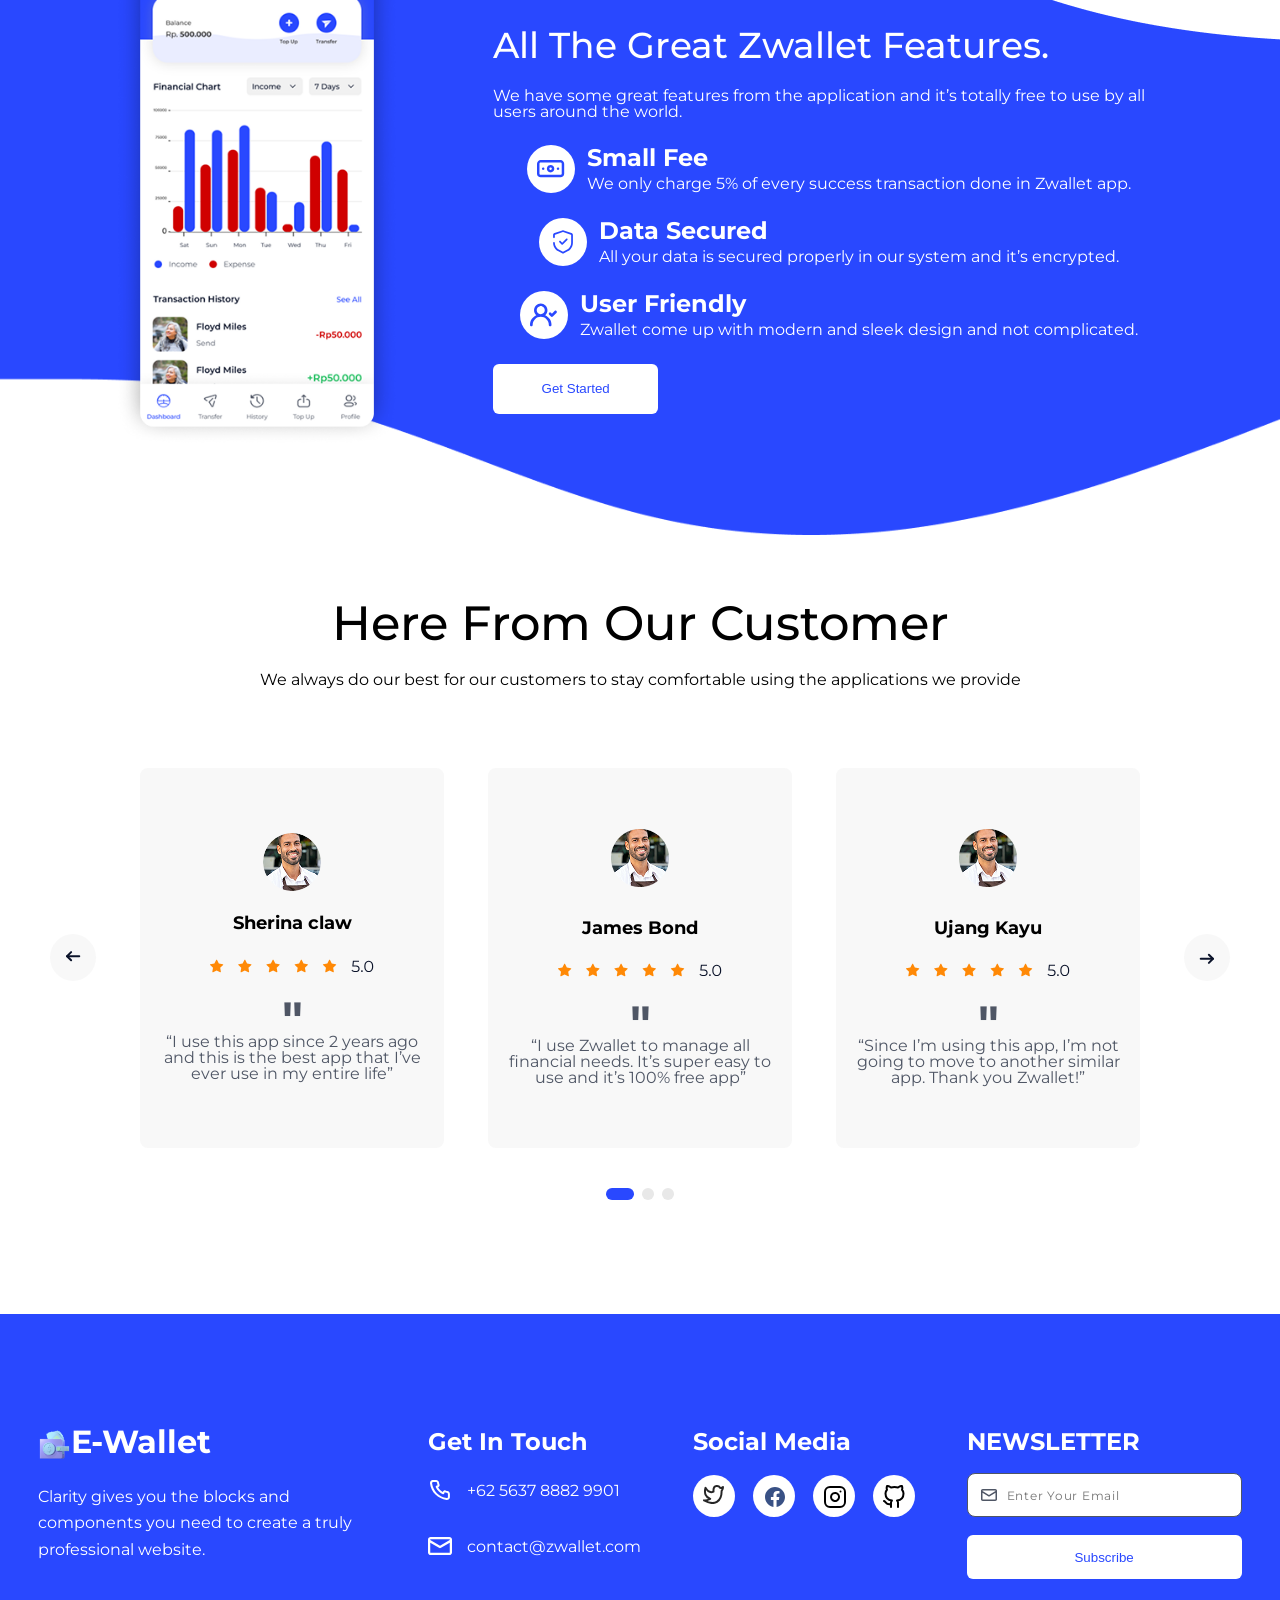
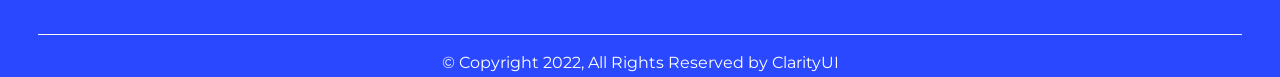
==== commit 767ab5bc: "style: implement responsive mobile screen" ====
--- a/index.html
+++ b/index.html
@@ -29,6 +29,9 @@
           SignUp
         </button>
       </div>
+      <button class="hamburger-menu">
+        <img src="./assets/icons/icon-hamburger-btn.svg" alt="" />
+      </button>
     </header>
     <main>
       <section class="hero">
@@ -259,21 +262,21 @@
         <div class="container-social-footer">
           <h2>Social Media</h2>
           <div class="social-media">
-            <div>
+            <a href="#" target="_blank">
               <img src="./assets/icons/icon-twitter.svg" alt="icon twitter" />
-            </div>
-            <div>
+            </a>
+            <a href="https//www.facebook.com/alymutadji" target="_blank">
               <img src="./assets/icons/icon-facebook.svg" alt="icon facebook" />
-            </div>
-            <div>
+            </a>
+            <a href="https//www.instagram.com/l1mus" target="_blank">
               <img
                 src="./assets/icons/icon-instagram.svg"
                 alt="icon instagram"
               />
-            </div>
-            <div>
+            </a>
+            <a href="https://github.com/L1mus" target="_blank">
               <img src="./assets/icons/icon-github.svg" alt="icon github" />
-            </div>
+            </a>
           </div>
         </div>
         <div class="container-newsletter-footer">
--- a/styles/global.css
+++ b/styles/global.css
@@ -175,6 +175,11 @@
   outline: none;
 }
 
+.container-input-auth:has(input:focus) {
+  border-color: var(--clr-font-blue);
+  box-shadow: 0 0 0 3px rgba(0, 0, 0, 0.1);
+}
+
 .btn-blue {
   background-color: var(--clr-font-blue);
   color: var(--clr-font-white);
--- a/styles/index.css
+++ b/styles/index.css
@@ -34,6 +34,10 @@
 .container-btn-header > .btn-white {
   border-radius: 5px;
   padding: 12px 18px;
+}
+
+.hamburger-menu {
+  display: none;
 }
 
 .hero {
@@ -391,7 +395,6 @@
     gap: 52px;
     padding-bottom: 55px;
     border-bottom: 1px solid white;
-    flex-wrap: wrap;
 
     .container-title-footer {
       display: flex;
@@ -421,12 +424,16 @@
         display: flex;
         gap: 18px;
 
-        div {
+        a {
           width: 42px;
           height: 42px;
           background-color: white;
           padding: 10px;
           border-radius: 50%;
+          &:hover {
+            transform: scale(1.1);
+            cursor: pointer;
+          }
         }
       }
     }
@@ -452,3 +459,33 @@
     }
   }
 }
+
+button {
+  transition: all 0.2s ease-in-out;
+  &:hover {
+    opacity: 0.8;
+    transform: scale(1.1);
+    cursor: pointer;
+  }
+}
+
+@media screen and (max-width: 768px) {
+  body {
+    width: 100%;
+  }
+  .container-btn-header {
+    display: none;
+  }
+  .hamburger-menu {
+    display: block;
+    background-color: transparent;
+    border: none;
+  }
+  .hero {
+    grid-template-columns: 1fr;
+  }
+  .brands {
+    flex-direction: column;
+    gap: 15px;
+  }
+}
